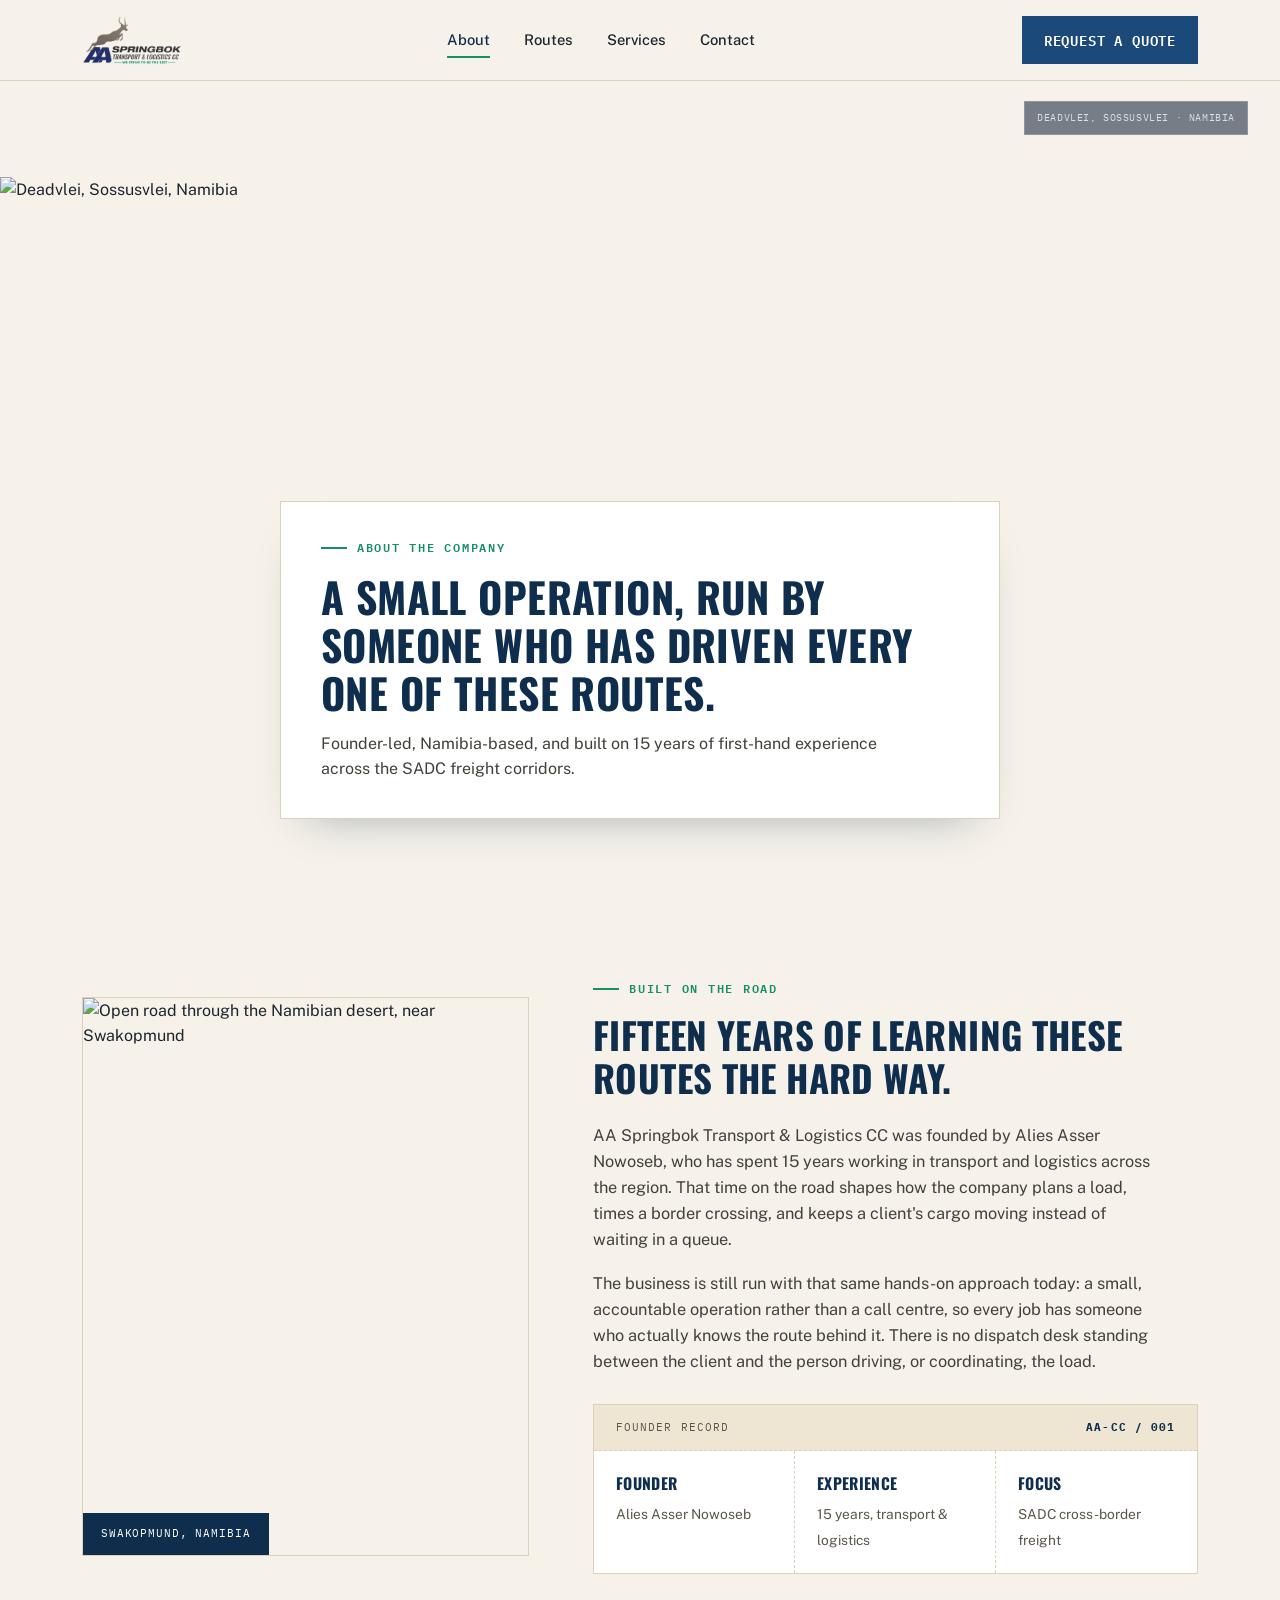
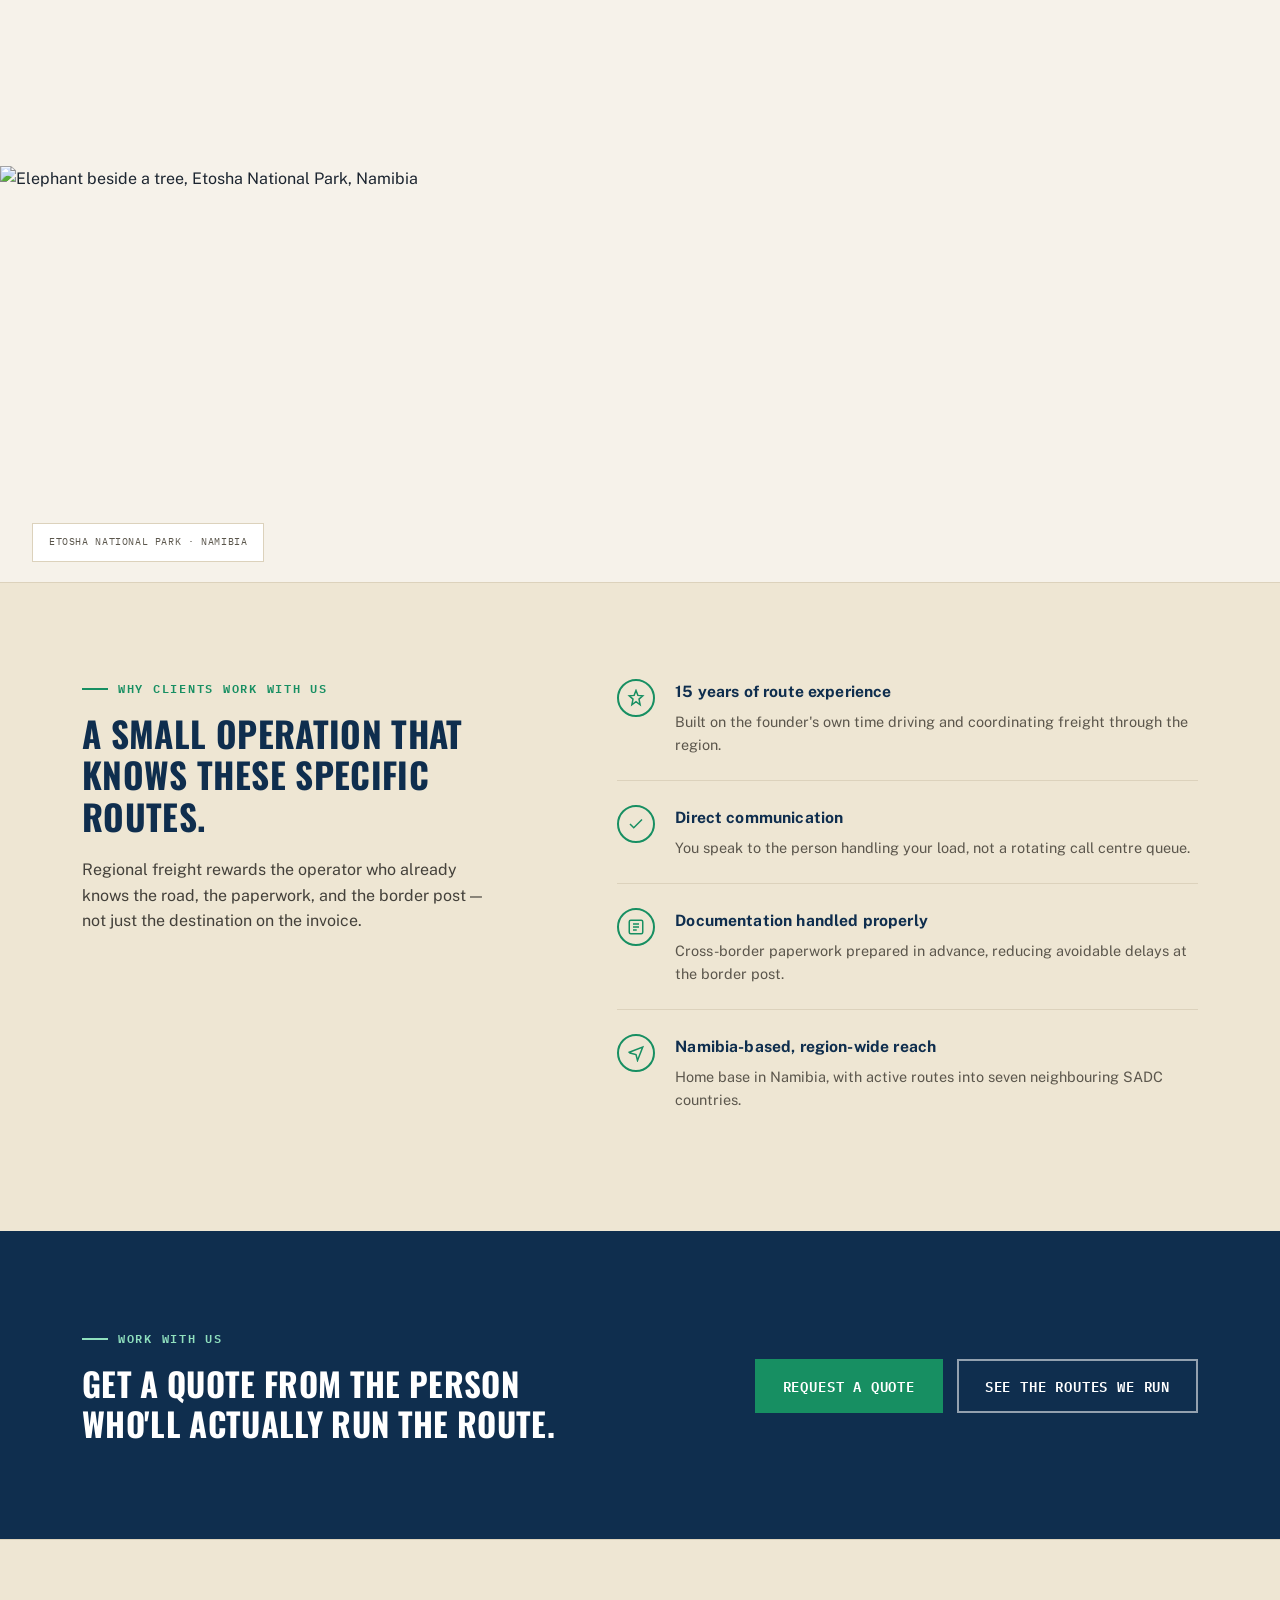
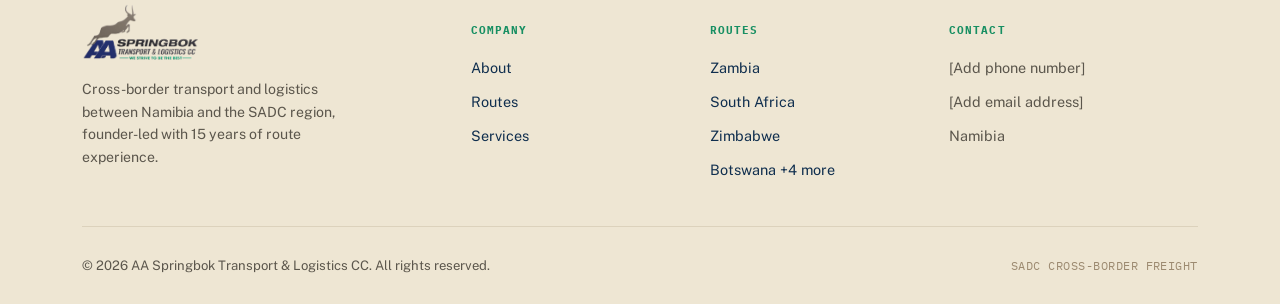
==== about.html @ cab72f68 "feat(site): rebuild as multi-page site with light design system" ====
<!DOCTYPE html>
<html lang="en">
<head>
<meta charset="UTF-8">
<meta name="viewport" content="width=device-width, initial-scale=1.0">
<title>About &mdash; AA Springbok Transport &amp; Logistics CC</title>
<meta name="description" content="Founder-led cross-border transport company based in Namibia, built on 15 years of route experience across the SADC region.">
<link rel="preconnect" href="https://fonts.googleapis.com">
<link rel="preconnect" href="https://fonts.gstatic.com" crossorigin>
<link href="https://fonts.googleapis.com/css2?family=Oswald:wght@500;600;700&family=Public+Sans:wght@400;500;600;700&family=IBM+Plex+Mono:wght@500;600&display=swap" rel="stylesheet">
<link rel="stylesheet" href="styles.css">
</head>
<body>

<header>
  <div class="nav">
    <a href="index.html" class="brand">
      <img class="brand-logo" src="aaspringboklogo.png" alt="AA Springbok Transport &amp; Logistics CC">
    </a>
    <nav class="links">
      <a href="about.html" class="active">About</a>
      <a href="routes.html">Routes</a>
      <a href="services.html">Services</a>
      <a href="contact.html">Contact</a>
    </nav>
    <div class="nav-cta">
      <a href="contact.html" class="btn btn-primary small">Request a quote</a>
    </div>
  </div>
</header>

<section class="page-header">
  <img class="ph-photo" src="https://images.unsplash.com/photo-1772289093510-2c64b03d7fd5?fm=jpg&q=80&w=1800&auto=format&fit=crop" alt="Deadvlei, Sossusvlei, Namibia">
  <div class="ph-photo-credit">Deadvlei, Sossusvlei &middot; Namibia</div>
  <div class="ph-panel wrap">
    <div class="ph-card">
      <div class="eyebrow">About the company</div>
      <h1>A small operation, run by someone who has driven every one of these routes.</h1>
      <p>Founder-led, Namibia-based, and built on 15 years of first-hand experience across the SADC freight corridors.</p>
    </div>
  </div>
</section>

<section class="about" style="padding-top:64px;">
  <div class="wrap">
    <div class="about-photo">
      <img src="https://images.unsplash.com/photo-1539526453642-3e670d5f168f?fm=jpg&q=80&w=1200&auto=format&fit=crop" alt="Open road through the Namibian desert, near Swakopmund">
      <div class="tag">Swakopmund, Namibia</div>
    </div>
    <div>
      <div class="eyebrow">Built on the road</div>
      <h2>Fifteen years of learning these routes the hard way.</h2>
      <p>AA Springbok Transport &amp; Logistics CC was founded by Alies Asser Nowoseb, who has spent 15 years working in transport and logistics across the region. That time on the road shapes how the company plans a load, times a border crossing, and keeps a client's cargo moving instead of waiting in a queue.</p>
      <p>The business is still run with that same hands-on approach today: a small, accountable operation rather than a call centre, so every job has someone who actually knows the route behind it. There is no dispatch desk standing between the client and the person driving, or coordinating, the load.</p>

      <div class="dossier">
        <div class="dossier-head">
          <span>Founder record</span>
          <b>AA-CC / 001</b>
        </div>
        <div class="dossier-body">
          <div class="dossier-field"><b>Founder</b><span>Alies Asser Nowoseb</span></div>
          <div class="dossier-field"><b>Experience</b><span>15 years, transport &amp; logistics</span></div>
          <div class="dossier-field"><b>Focus</b><span>SADC cross-border freight</span></div>
        </div>
      </div>
    </div>
  </div>
</section>

<section class="accent-strip">
  <img src="https://images.unsplash.com/photo-1538571856613-94d367a93167?fm=jpg&q=80&w=1800&auto=format&fit=crop" alt="Elephant beside a tree, Etosha National Park, Namibia">
  <div class="as-cap">Etosha National Park &middot; Namibia</div>
</section>

<section class="why">
  <div class="wrap">
    <div>
      <div class="eyebrow">Why clients work with us</div>
      <h2>A small operation that knows these specific routes.</h2>
      <p>Regional freight rewards the operator who already knows the road, the paperwork, and the border post &mdash; not just the destination on the invoice.</p>
    </div>
    <div class="feature-list">
      <div class="feature">
        <div class="icn"><svg width="18" height="18" viewBox="0 0 24 24" fill="none" stroke="#178F62" stroke-width="2"><path d="M12 2l2.5 6.5L21 9l-5 4.5L17.5 21 12 17l-5.5 4L8 13.5 3 9l6.5-.5z"/></svg></div>
        <div>
          <h4>15 years of route experience</h4>
          <p>Built on the founder's own time driving and coordinating freight through the region.</p>
        </div>
      </div>
      <div class="feature">
        <div class="icn"><svg width="18" height="18" viewBox="0 0 24 24" fill="none" stroke="#178F62" stroke-width="2"><path d="M4 12l5 5L20 6"/></svg></div>
        <div>
          <h4>Direct communication</h4>
          <p>You speak to the person handling your load, not a rotating call centre queue.</p>
        </div>
      </div>
      <div class="feature">
        <div class="icn"><svg width="18" height="18" viewBox="0 0 24 24" fill="none" stroke="#178F62" stroke-width="2"><rect x="3" y="3" width="18" height="18" rx="2"/><path d="M8 12h8M8 8h8M8 16h5"/></svg></div>
        <div>
          <h4>Documentation handled properly</h4>
          <p>Cross-border paperwork prepared in advance, reducing avoidable delays at the border post.</p>
        </div>
      </div>
      <div class="feature">
        <div class="icn"><svg width="18" height="18" viewBox="0 0 24 24" fill="none" stroke="#178F62" stroke-width="2"><path d="M3 11l18-7-7 18-2-8-8-2z"/></svg></div>
        <div>
          <h4>Namibia-based, region-wide reach</h4>
          <p>Home base in Namibia, with active routes into seven neighbouring SADC countries.</p>
        </div>
      </div>
    </div>
  </div>
</section>

<section class="cta-band">
  <div class="wrap">
    <div>
      <div class="eyebrow">Work with us</div>
      <h2>Get a quote from the person who'll actually run the route.</h2>
    </div>
    <div class="cta-actions">
      <a href="contact.html" class="btn btn-primary">Request a quote</a>
      <a href="routes.html" class="btn btn-ghost">See the routes we run</a>
    </div>
  </div>
</section>

<footer>
  <div class="wrap">
    <div class="footer-top">
      <div>
        <div class="footer-brand">
          <img class="brand-logo" src="aaspringboklogo.png" alt="AA Springbok Transport &amp; Logistics CC">
        </div>
        <p class="desc">Cross-border transport and logistics between Namibia and the SADC region, founder-led with 15 years of route experience.</p>
      </div>
      <div>
        <h5>Company</h5>
        <ul>
          <li><a href="about.html">About</a></li>
          <li><a href="routes.html">Routes</a></li>
          <li><a href="services.html">Services</a></li>
        </ul>
      </div>
      <div>
        <h5>Routes</h5>
        <ul>
          <li><a href="routes.html">Zambia</a></li>
          <li><a href="routes.html">South Africa</a></li>
          <li><a href="routes.html">Zimbabwe</a></li>
          <li><a href="routes.html">Botswana +4 more</a></li>
        </ul>
      </div>
      <div>
        <h5>Contact</h5>
        <ul>
          <li>[Add phone number]</li>
          <li>[Add email address]</li>
          <li>Namibia</li>
        </ul>
      </div>
    </div>
    <div class="foot-bottom">
      <span>&copy; 2026 AA Springbok Transport &amp; Logistics CC. All rights reserved.</span>
      <span class="mono">SADC CROSS-BORDER FREIGHT</span>
    </div>
  </div>
</footer>

</body>
</html>
---- styles.css ----
/* AA Springbok Transport & Logistics CC — shared site stylesheet */

:root{
  --ink:#1C2530;
  --navy:#1B4A7A;
  --navy-deep:#0F2E4E;
  --taupe:#9C8A70;
  --green:#178F62;
  --sand:#F6F2EA;
  --sand-2:#EEE6D3;
  --paper:#FFFFFF;
  --line:#DCD2BC;
  --line-dark:rgba(255,255,255,0.18);
  --text-soft:#5B564C;
  --text-body:#43403A;
}

*{box-sizing:border-box;}
html{scroll-behavior:smooth;}
body{
  margin:0;
  background:var(--sand);
  color:var(--ink);
  font-family:'Public Sans', sans-serif;
  font-size:16px;
  line-height:1.6;
}
img{max-width:100%;display:block;}
a{color:inherit;text-decoration:none;}
h1,h2,h3,h4{
  font-family:'Oswald', sans-serif;
  text-transform:uppercase;
  letter-spacing:0.01em;
  margin:0;
  color:var(--navy-deep);
}
.mono{
  font-family:'IBM Plex Mono', monospace;
  letter-spacing:0.04em;
}
.eyebrow{
  font-family:'IBM Plex Mono', monospace;
  font-size:0.78rem;
  font-weight:600;
  letter-spacing:0.14em;
  text-transform:uppercase;
  color:var(--green);
  display:flex;
  align-items:center;
  gap:10px;
  margin-bottom:14px;
}
.eyebrow::before{
  content:"";
  width:26px;
  height:2px;
  background:var(--green);
  display:inline-block;
}
.wrap{
  max-width:1180px;
  margin:0 auto;
  padding:0 32px;
}
section{padding:96px 0;}
.btn{
  display:inline-flex;
  align-items:center;
  gap:10px;
  padding:14px 26px;
  font-family:'IBM Plex Mono', monospace;
  font-size:0.85rem;
  font-weight:600;
  letter-spacing:0.06em;
  text-transform:uppercase;
  border:2px solid transparent;
  cursor:pointer;
  transition:transform .15s ease, background .15s ease, color .15s ease, border-color .15s ease;
}
.btn:hover{transform:translateY(-2px);}
.btn-primary{background:var(--green);color:var(--paper);}
.btn-primary:hover{background:#137753;}
.btn-ghost{border-color:rgba(255,255,255,0.55);color:var(--paper);}
.btn-ghost:hover{border-color:var(--paper);background:rgba(255,255,255,0.08);}
.btn-outline-navy{border-color:var(--navy);color:var(--navy);}
.btn-outline-navy:hover{background:var(--navy);color:var(--paper);}

/* ---------- HEADER ---------- */
header{
  position:sticky;
  top:0;
  z-index:50;
  background:rgba(246,242,234,0.92);
  backdrop-filter:blur(6px);
  border-bottom:1px solid var(--line);
}
.nav{
  max-width:1180px;
  margin:0 auto;
  padding:16px 32px;
  display:flex;
  align-items:center;
  justify-content:space-between;
  gap:24px;
}
.brand{display:flex;align-items:center;gap:14px;}
.brand-logo{height:48px;width:auto;object-fit:contain;flex-shrink:0;}
nav.links{display:flex;gap:34px;font-size:0.92rem;font-weight:500;}
nav.links a{position:relative;padding:4px 0;color:var(--ink);}
nav.links a::after{
  content:"";
  position:absolute;
  left:0;bottom:-2px;
  width:0%;
  height:2px;
  background:var(--green);
  transition:width .2s ease;
}
nav.links a:hover::after,
nav.links a.active::after{width:100%;}
nav.links a.active{color:var(--navy-deep);}
.nav-cta{display:flex;align-items:center;gap:18px;}
.nav-cta .btn{padding:11px 20px;}
.btn-primary.small{background:var(--navy);}
.btn-primary.small:hover{background:var(--navy-deep);}

/* ---------- HERO (home only) ---------- */
.hero{
  position:relative;
  min-height:92vh;
  display:flex;
  align-items:center;
  padding:150px 0 84px;
  color:var(--paper);
  overflow:hidden;
  background:
    linear-gradient(180deg, rgba(11,32,54,0.88) 0%, rgba(11,32,54,0.58) 46%, rgba(11,32,54,0.94) 100%),
    url('background.jpeg') center 38%/cover no-repeat;
}
.hero::before,.hero::after{
  content:"";
  position:absolute;
  width:56px;height:56px;
  border:1px solid rgba(255,255,255,0.32);
  z-index:2;
}
.hero::before{top:38px;left:32px;border-right:none;border-bottom:none;}
.hero::after{bottom:38px;right:32px;border-left:none;border-top:none;}
.hero .wrap{
  position:relative;z-index:3;
  display:flex;flex-direction:column;align-items:center;text-align:center;
}
.hero-copy{display:flex;flex-direction:column;align-items:center;}
.hero-copy .eyebrow{color:#8FE0BE;justify-content:center;}
.hero-copy .eyebrow::before{background:#8FE0BE;}
.hero h1{
  color:var(--paper);
  font-size:clamp(2.5rem, 5vw, 4rem);
  line-height:1.08;
  max-width:900px;
  margin:0 0 24px;
}
.hero h1 em{font-style:normal;color:var(--taupe);}
.hero p.lead{
  font-size:1.1rem;
  color:rgba(255,255,255,0.85);
  max-width:540px;
  margin:0 0 40px;
}
.hero-actions{display:flex;gap:16px;flex-wrap:wrap;justify-content:center;margin-bottom:54px;}
.stat-row{display:flex;gap:0;border-top:1px solid var(--line-dark);padding-top:26px;}
.stat{padding-right:36px;margin-right:36px;border-right:1px solid var(--line-dark);text-align:left;}
.stat:last-child{border-right:none;margin-right:0;padding-right:0;}
.stat b{display:block;font-family:'Oswald', sans-serif;font-size:2rem;color:var(--paper);line-height:1;margin-bottom:6px;}
.stat span{font-family:'IBM Plex Mono', monospace;font-size:0.7rem;letter-spacing:0.08em;text-transform:uppercase;color:rgba(255,255,255,0.6);}

.route-strip{
  margin-top:46px;padding-top:26px;border-top:1px solid var(--line-dark);
  display:flex;align-items:center;justify-content:center;flex-wrap:wrap;
  row-gap:10px;column-gap:16px;max-width:760px;
}
.route-strip .rs-label{font-family:'IBM Plex Mono', monospace;font-size:0.68rem;letter-spacing:0.1em;text-transform:uppercase;color:#8FE0BE;margin-right:6px;}
.route-strip .rs-stop{font-family:'IBM Plex Mono', monospace;font-size:0.72rem;letter-spacing:0.06em;text-transform:uppercase;color:rgba(255,255,255,0.72);}
.route-strip .rs-dash{color:rgba(255,255,255,0.28);}

.hero-caption{
  position:absolute;left:32px;bottom:38px;z-index:3;
  background:rgba(11,32,54,0.55);border:1px solid var(--line-dark);padding:9px 14px;
  font-family:'IBM Plex Mono', monospace;font-size:0.64rem;letter-spacing:0.06em;text-transform:uppercase;color:rgba(255,255,255,0.6);
}
.hero-scroll{
  position:absolute;right:32px;bottom:38px;z-index:3;
  display:flex;flex-direction:column;align-items:center;gap:10px;
  font-family:'IBM Plex Mono', monospace;font-size:0.62rem;letter-spacing:0.14em;text-transform:uppercase;color:rgba(255,255,255,0.55);
}
.hero-scroll .rs-line{width:1px;height:30px;background:linear-gradient(rgba(255,255,255,0.65), transparent);}

/* ---------- PAGE HEADER (subpages) ---------- */
.page-header{position:relative;background:var(--sand);}
.ph-photo{width:100%;height:44vh;min-height:300px;max-height:460px;object-fit:cover;display:block;}
.ph-photo-credit{
  position:absolute;top:20px;right:32px;z-index:2;
  background:rgba(11,32,54,0.55);color:rgba(255,255,255,0.75);
  font-family:'IBM Plex Mono', monospace;font-size:0.62rem;letter-spacing:0.06em;text-transform:uppercase;
  padding:8px 12px;border:1px solid var(--line-dark);
}
.ph-panel{position:relative;z-index:3;}
.ph-card{
  background:var(--paper);
  border:1px solid var(--line);
  padding:36px 40px;
  margin:-72px auto 0;
  max-width:720px;
  box-shadow:0 22px 44px -28px rgba(15,46,78,0.4);
}
.ph-card h1{font-size:clamp(1.9rem,3.6vw,2.6rem);line-height:1.16;margin-bottom:14px;}
.ph-card p{color:var(--text-body);max-width:560px;margin:0;font-size:1rem;}

/* ---------- ABOUT / FOUNDER ---------- */
.about{background:var(--sand);}
.about .wrap{display:grid;grid-template-columns:0.85fr 1.15fr;gap:64px;align-items:center;}
.about-photo{position:relative;aspect-ratio:4/5;overflow:hidden;border:1px solid var(--line);}
.about-photo img{width:100%;height:100%;object-fit:cover;}
.about-photo .tag{
  position:absolute;left:0;bottom:0;background:var(--navy-deep);color:var(--paper);
  padding:12px 18px;font-family:'IBM Plex Mono', monospace;font-size:0.68rem;letter-spacing:0.08em;text-transform:uppercase;
}
.about h2{font-size:clamp(1.7rem,3vw,2.3rem);margin-bottom:22px;line-height:1.18;}
.about p{color:var(--text-body);max-width:560px;margin-bottom:18px;font-size:1.02rem;}
.about .more-link{
  display:inline-flex;align-items:center;gap:8px;margin-top:6px;
  font-family:'IBM Plex Mono', monospace;font-size:0.78rem;letter-spacing:0.06em;text-transform:uppercase;color:var(--navy);
  border-bottom:1px solid var(--navy);padding-bottom:2px;
}

/* dossier / manifest stamp card */
.dossier{
  margin-top:30px;
  border:1px solid var(--line);
  background:var(--paper);
  position:relative;
  padding:0;
}
.dossier-head{
  display:flex;justify-content:space-between;align-items:center;
  padding:14px 22px;
  border-bottom:1px dashed var(--line);
  background:var(--sand-2);
  font-family:'IBM Plex Mono', monospace;font-size:0.66rem;letter-spacing:0.1em;text-transform:uppercase;color:var(--text-soft);
}
.dossier-head b{color:var(--navy-deep);}
.dossier-body{display:grid;grid-template-columns:repeat(3,1fr);}
.dossier-field{padding:20px 22px;border-right:1px dashed var(--line);}
.dossier-field:last-child{border-right:none;}
.dossier-field b{
  display:block;font-family:'Oswald', sans-serif;font-size:0.98rem;color:var(--navy-deep);
  text-transform:uppercase;margin-bottom:5px;letter-spacing:0.02em;
}
.dossier-field span{font-size:0.86rem;color:var(--text-soft);}

/* elephant / accent strip used on about page */
.accent-strip{position:relative;}
.accent-strip img{width:100%;height:320px;object-fit:cover;object-position:center 25%;display:block;}
.accent-strip .as-cap{
  position:absolute;left:32px;bottom:20px;
  background:var(--paper);border:1px solid var(--line);
  padding:10px 16px;font-family:'IBM Plex Mono', monospace;font-size:0.64rem;letter-spacing:0.06em;text-transform:uppercase;color:var(--text-soft);
}

/* ---------- ROUTES ---------- */
.routes{background:var(--sand);border-top:1px solid var(--line);}
.routes .section-head{
  display:flex;justify-content:space-between;align-items:flex-end;gap:40px;margin-bottom:48px;flex-wrap:wrap;
}
.routes h2{color:var(--navy-deep);font-size:clamp(1.7rem,3vw,2.3rem);max-width:640px;line-height:1.16;}
.routes .section-head p{color:var(--text-soft);max-width:340px;font-size:0.96rem;}

.routes-grid{display:grid;grid-template-columns:0.95fr 1.05fr;gap:0;border:1px solid var(--line);background:var(--paper);}
.route-map-panel{padding:30px 26px;border-right:1px solid var(--line);display:flex;align-items:center;justify-content:center;background:var(--sand-2);}
.route-map-panel svg{width:100%;height:auto;max-width:420px;}
.rmap-spoke{fill:none;stroke:var(--line);stroke-width:1;stroke-dasharray:3 5;}
.rmap-hub-ring{fill:none;stroke:var(--green);stroke-width:1.5;}
.rmap-hub-dot{fill:var(--green);}
.rmap-node{fill:var(--paper);stroke:var(--taupe);stroke-width:1.5;}
.rmap-label{font-family:'IBM Plex Mono', monospace;font-size:9px;letter-spacing:0.03em;fill:var(--navy-deep);text-transform:uppercase;}
.rmap-hublabel{font-family:'Oswald', sans-serif;font-size:11px;letter-spacing:0.03em;fill:var(--navy-deep);text-transform:uppercase;font-weight:600;}

.manifest{}
.manifest-row{
  display:grid;grid-template-columns:80px 1fr 150px;align-items:center;
  padding:19px 26px;border-bottom:1px solid var(--line);gap:16px;
}
.manifest-row:last-child{border-bottom:none;}
.manifest-row.origin-row{background:var(--sand-2);}
.m-code{font-family:'IBM Plex Mono', monospace;font-size:0.76rem;color:var(--green);letter-spacing:0.05em;}
.m-country{
  font-family:'Oswald', sans-serif;font-size:1.14rem;letter-spacing:0.02em;text-transform:uppercase;
  display:flex;align-items:center;gap:12px;color:var(--navy-deep);
}
.m-country svg{flex-shrink:0;}
.m-note{font-family:'IBM Plex Mono', monospace;font-size:0.68rem;color:var(--text-soft);text-align:right;letter-spacing:0.04em;text-transform:uppercase;}

/* ---------- HOME TEASERS ---------- */
.teaser-head{display:flex;justify-content:space-between;align-items:flex-end;gap:30px;flex-wrap:wrap;margin-bottom:34px;}
.teaser-head .side-link{
  font-family:'IBM Plex Mono', monospace;font-size:0.76rem;letter-spacing:0.06em;text-transform:uppercase;color:var(--navy);
  border-bottom:1px solid var(--navy);padding-bottom:2px;white-space:nowrap;
}
.chip-list{display:flex;flex-wrap:wrap;gap:10px;}
.chip{
  font-family:'IBM Plex Mono', monospace;font-size:0.72rem;letter-spacing:0.05em;text-transform:uppercase;
  color:var(--navy-deep);background:var(--paper);border:1px solid var(--line);padding:9px 15px;
}
.chip.origin{background:var(--navy-deep);color:var(--paper);border-color:var(--navy-deep);}
.routes-teaser-panel{border:1px solid var(--line);background:var(--paper);padding:30px;}
.row-list.compact .row-item{padding:22px 0;grid-template-columns:64px 1fr;gap:20px;}
.row-list.compact .r-num{font-size:1.4rem;}
.row-list.compact h3{font-size:1rem;margin-bottom:6px;}
.row-list.compact p{font-size:0.9rem;}

/* ---------- SERVICES (numbered manifest rows) ---------- */
.services{background:var(--sand);border-top:1px solid var(--line);}
.section-head-center{max-width:640px;margin:0 auto 56px;text-align:center;}
.section-head-center .eyebrow{justify-content:center;}
.section-head-center h2{font-size:clamp(1.7rem,3vw,2.3rem);}

.row-list{border-top:1px solid var(--line);}
.row-item{
  display:grid;grid-template-columns:96px 1fr;gap:30px;
  padding:36px 0;border-bottom:1px solid var(--line);
}
.row-item .r-num{font-family:'Oswald', sans-serif;font-size:2rem;color:var(--line);line-height:1;}
.row-item .r-num small{
  display:block;font-family:'IBM Plex Mono', monospace;font-size:0.6rem;color:var(--green);
  text-transform:uppercase;letter-spacing:0.1em;margin-top:8px;
}
.row-item .r-body{display:flex;gap:22px;align-items:flex-start;flex-wrap:wrap;}
.row-item .icn{
  width:44px;height:44px;flex-shrink:0;border:2px solid var(--navy);border-radius:50%;
  display:flex;align-items:center;justify-content:center;
}
.row-item h3{font-size:1.1rem;margin-bottom:8px;color:var(--navy-deep);}
.row-item p{font-size:0.94rem;color:var(--text-soft);margin:0;max-width:620px;}
.row-item .r-text{flex:1;min-width:220px;}

.svc-photo-band{position:relative;margin-top:12px;}
.svc-photo-band img{width:100%;height:260px;object-fit:cover;display:block;}
.svc-photo-band .spb-cap{
  position:absolute;left:0;bottom:0;background:var(--paper);border-top:1px solid var(--line);border-right:1px solid var(--line);
  padding:12px 18px;font-family:'IBM Plex Mono', monospace;font-size:0.66rem;letter-spacing:0.08em;text-transform:uppercase;color:var(--text-soft);
}

/* ---------- WHY CHOOSE US ---------- */
.why{background:var(--sand-2);border-top:1px solid var(--line);}
.why .wrap{display:grid;grid-template-columns:0.9fr 1.1fr;gap:60px;}
.why h2{font-size:clamp(1.7rem,3vw,2.2rem);line-height:1.18;margin-bottom:20px;}
.why > .wrap > div:first-child p{color:var(--text-body);font-size:1rem;max-width:420px;}
.feature-list{display:flex;flex-direction:column;}
.feature{display:flex;gap:20px;padding:24px 0;border-bottom:1px solid var(--line);}
.feature:first-child{padding-top:0;}
.feature:last-child{border-bottom:none;}
.feature .icn{
  width:38px;height:38px;flex-shrink:0;border:2px solid var(--green);border-radius:50%;
  display:flex;align-items:center;justify-content:center;
}
.feature h4{font-size:0.98rem;color:var(--navy-deep);margin-bottom:6px;text-transform:none;font-family:'Public Sans', sans-serif;font-weight:700;}
.feature p{font-size:0.9rem;color:var(--text-soft);margin:0;}

/* ---------- STORY (brand section, light two-column) ---------- */
.story{background:var(--sand);border-top:1px solid var(--line);}
.story .wrap{display:grid;grid-template-columns:0.95fr 1.05fr;gap:64px;align-items:center;}
.story-photo{position:relative;aspect-ratio:5/4;overflow:hidden;border:1px solid var(--line);}
.story-photo img{width:100%;height:100%;object-fit:cover;}
.story-photo .tag{
  position:absolute;left:0;bottom:0;background:var(--paper);color:var(--navy-deep);
  border-top:1px solid var(--line);border-right:1px solid var(--line);
  padding:12px 18px;font-family:'IBM Plex Mono', monospace;font-size:0.68rem;letter-spacing:0.08em;text-transform:uppercase;
}
.story .quote-mark{font-family:Georgia,serif;font-size:4.2rem;color:var(--green);line-height:0.5;display:block;margin-bottom:16px;}
.story blockquote{
  font-family:'Oswald', sans-serif;text-transform:none;font-weight:500;
  font-size:clamp(1.4rem,2.4vw,1.85rem);line-height:1.36;color:var(--navy-deep);margin:0 0 22px;
}
.story cite{
  display:block;font-style:normal;font-family:'IBM Plex Mono', monospace;font-size:0.72rem;
  letter-spacing:0.08em;text-transform:uppercase;color:var(--text-soft);
}

/* ---------- CTA BAND ---------- */
.cta-band{background:var(--navy-deep);color:var(--paper);}
.cta-band .wrap{
  display:flex;align-items:center;justify-content:space-between;gap:30px;flex-wrap:wrap;
  padding-top:2px;
}
.cta-band h2{color:var(--paper);font-size:clamp(1.5rem,2.6vw,2.05rem);max-width:520px;line-height:1.22;}
.cta-band .eyebrow{color:#8FE0BE;}
.cta-band .eyebrow::before{background:#8FE0BE;}
.cta-band .cta-actions{display:flex;gap:14px;flex-wrap:wrap;}

/* ---------- CONTACT ---------- */
.contact{background:var(--sand);}
.contact .wrap{display:grid;grid-template-columns:0.9fr 1.1fr;gap:64px;}
.contact h2{font-size:clamp(1.7rem,3vw,2.2rem);margin-bottom:18px;line-height:1.18;}
.contact > .wrap > div:first-child p{color:var(--text-body);max-width:420px;margin-bottom:34px;}
.contact-detail{display:flex;gap:16px;padding:18px 0;border-top:1px solid var(--line);}
.contact-detail:last-of-type{border-bottom:1px solid var(--line);}
.contact-detail .icn{
  width:34px;height:34px;flex-shrink:0;border:2px solid var(--navy);border-radius:50%;
  display:flex;align-items:center;justify-content:center;
}
.contact-detail b{display:block;font-family:'IBM Plex Mono', monospace;font-size:0.68rem;letter-spacing:0.08em;text-transform:uppercase;color:var(--green);margin-bottom:4px;}
.contact-detail span{font-size:0.96rem;color:var(--ink);}

.form-card{background:var(--paper);border:1px solid var(--line);padding:38px;}
.form-row{display:grid;grid-template-columns:1fr 1fr;gap:18px;}
.field{margin-bottom:20px;}
.field label{
  display:block;font-family:'IBM Plex Mono', monospace;font-size:0.68rem;letter-spacing:0.08em;
  text-transform:uppercase;color:var(--text-soft);margin-bottom:8px;
}
.field input, .field select, .field textarea{
  width:100%;border:none;border-bottom:2px solid var(--line);background:transparent;
  padding:10px 2px;font-family:'Public Sans', sans-serif;font-size:0.96rem;color:var(--ink);
  outline:none;transition:border-color .15s ease;
}
.field input:focus, .field select:focus, .field textarea:focus{border-color:var(--green);}
.field textarea{resize:vertical;min-height:80px;}

/* ---------- FOOTER (light) ---------- */
footer{background:var(--sand-2);color:var(--text-soft);padding:64px 0 28px;border-top:1px solid var(--line);}
.footer-top{
  display:grid;grid-template-columns:1.4fr 0.8fr 0.8fr 1fr;gap:40px;
  padding-bottom:44px;border-bottom:1px solid var(--line);margin-bottom:28px;
}
.footer-brand{display:flex;gap:14px;margin-bottom:18px;}
.footer-brand .brand-logo{height:56px;}
footer p.desc{font-size:0.88rem;max-width:280px;color:var(--text-soft);}
footer h5{
  font-family:'IBM Plex Mono', monospace;font-size:0.68rem;letter-spacing:0.1em;text-transform:uppercase;
  color:var(--green);margin-bottom:16px;
}
footer ul{list-style:none;margin:0;padding:0;display:flex;flex-direction:column;gap:11px;}
footer ul a{font-size:0.9rem;color:var(--navy-deep);}
footer ul a:hover{color:var(--green);}
footer ul li{font-size:0.9rem;color:var(--text-soft);}
.foot-bottom{display:flex;justify-content:space-between;align-items:center;font-size:0.82rem;color:var(--text-soft);flex-wrap:wrap;gap:10px;}
.foot-bottom .mono{font-size:0.78rem;color:var(--taupe);}

/* ---------- RESPONSIVE ---------- */
@media (max-width: 980px){
  nav.links{display:none;}
  .hero{min-height:auto;padding:130px 0 70px;}
  .hero-scroll{display:none;}
  .about .wrap{grid-template-columns:1fr;}
  .about-photo{aspect-ratio:16/9;}
  .why .wrap{grid-template-columns:1fr;}
  .story .wrap{grid-template-columns:1fr;}
  .story-photo{aspect-ratio:16/9;}
  .contact .wrap{grid-template-columns:1fr;}
  .footer-top{grid-template-columns:1fr 1fr;}
  .manifest-row{grid-template-columns:60px 1fr;}
  .m-note{display:none;}
  .routes-grid{grid-template-columns:1fr;}
  .route-map-panel{border-right:none;border-bottom:1px solid var(--line);}
  .dossier-body{grid-template-columns:1fr;}
  .dossier-field{border-right:none;border-bottom:1px dashed var(--line);}
  .dossier-field:last-child{border-bottom:none;}
  .row-item{grid-template-columns:1fr;gap:14px;}
  .ph-card{margin-left:32px;margin-right:32px;}
}
@media (max-width: 600px){
  section{padding:64px 0;}
  .wrap{padding:0 20px;}
  .hero::before,.hero::after{display:none;}
  .hero-caption{left:20px;bottom:20px;}
  .stat-row{flex-wrap:wrap;row-gap:20px;justify-content:center;}
  .stat{padding-right:22px;margin-right:22px;text-align:left;}
  .route-strip{column-gap:10px;font-size:0.6rem;}
  .footer-top{grid-template-columns:1fr;}
  .form-row{grid-template-columns:1fr;}
  .ph-card{margin:-48px 20px 0;padding:26px 24px;}
  .ph-photo{height:34vh;min-height:220px;}
  .cta-band .wrap{flex-direction:column;align-items:flex-start;}
}
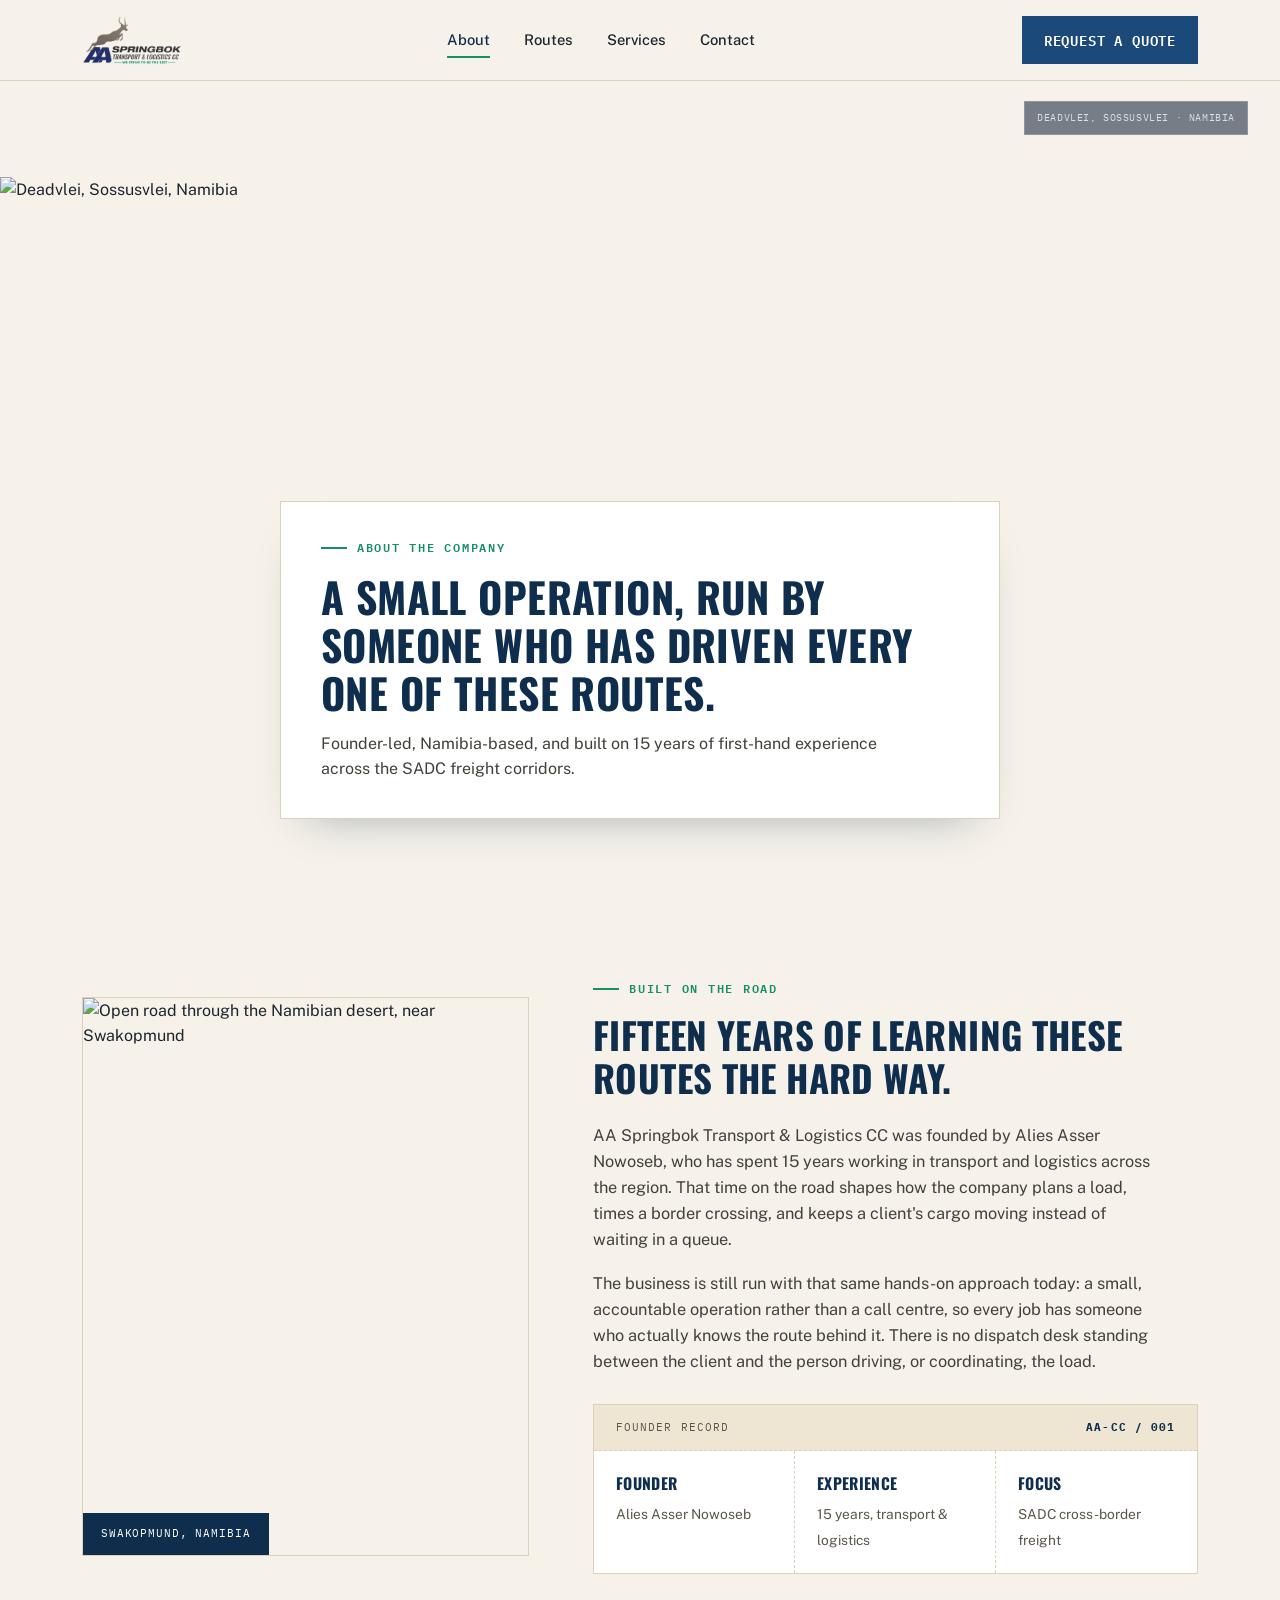
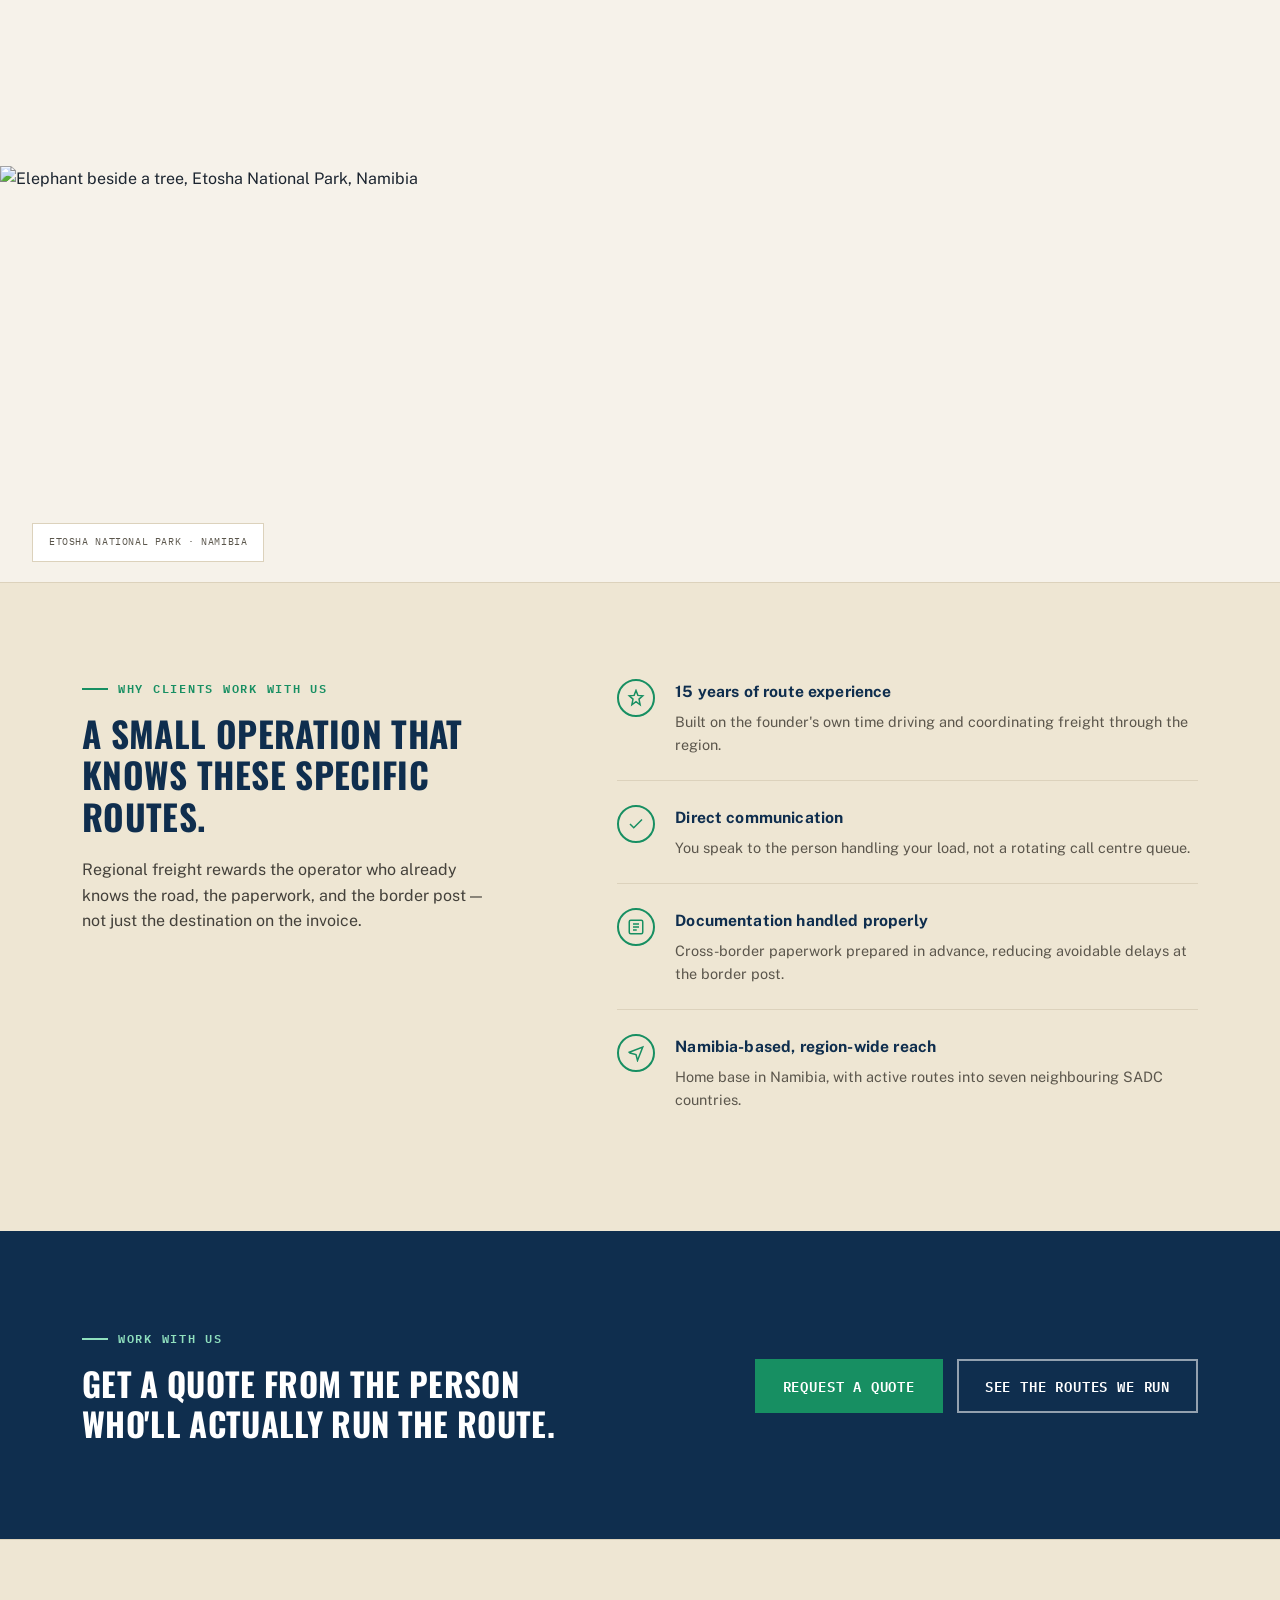
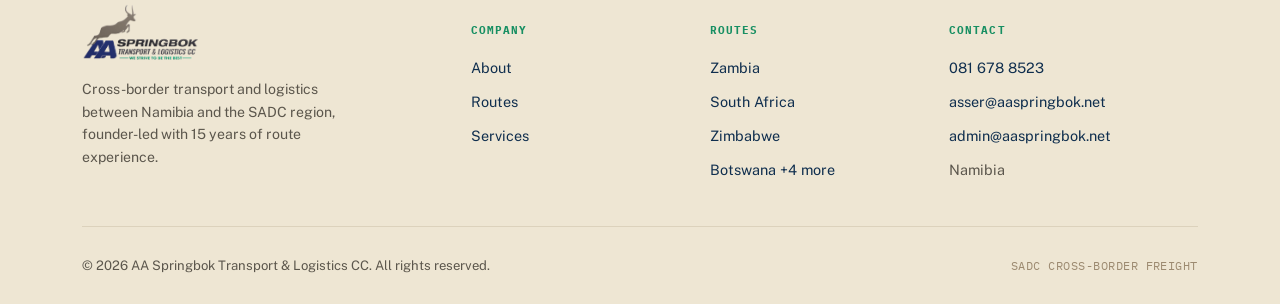
==== commit 552c05e6: "feat(site): add phone and email contact details" ====
--- a/about.html
+++ b/about.html
@@ -155,8 +155,9 @@
       <div>
         <h5>Contact</h5>
         <ul>
-          <li>[Add phone number]</li>
-          <li>[Add email address]</li>
+          <li><a href="tel:+264816788523">081 678 8523</a></li>
+          <li><a href="mailto:asser@aaspringbok.net">asser@aaspringbok.net</a></li>
+          <li><a href="mailto:admin@aaspringbok.net">admin@aaspringbok.net</a></li>
           <li>Namibia</li>
         </ul>
       </div>
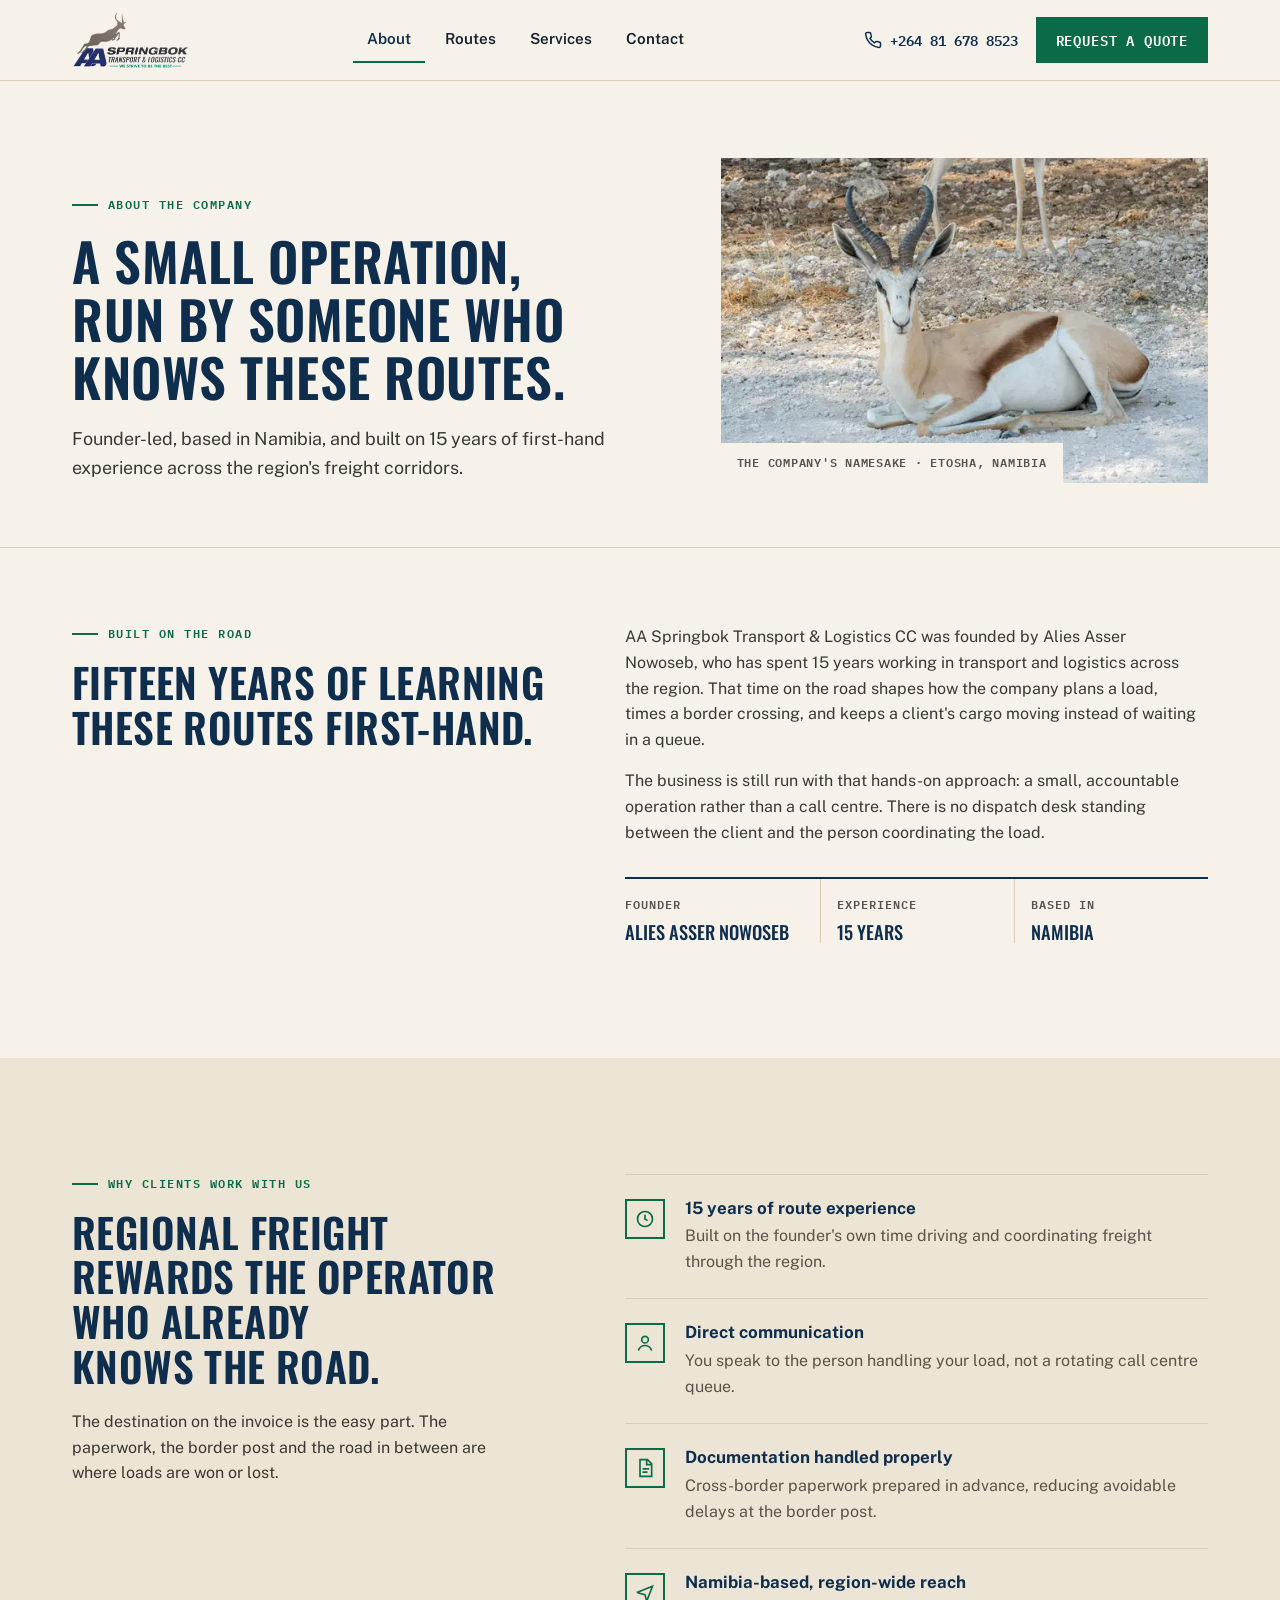
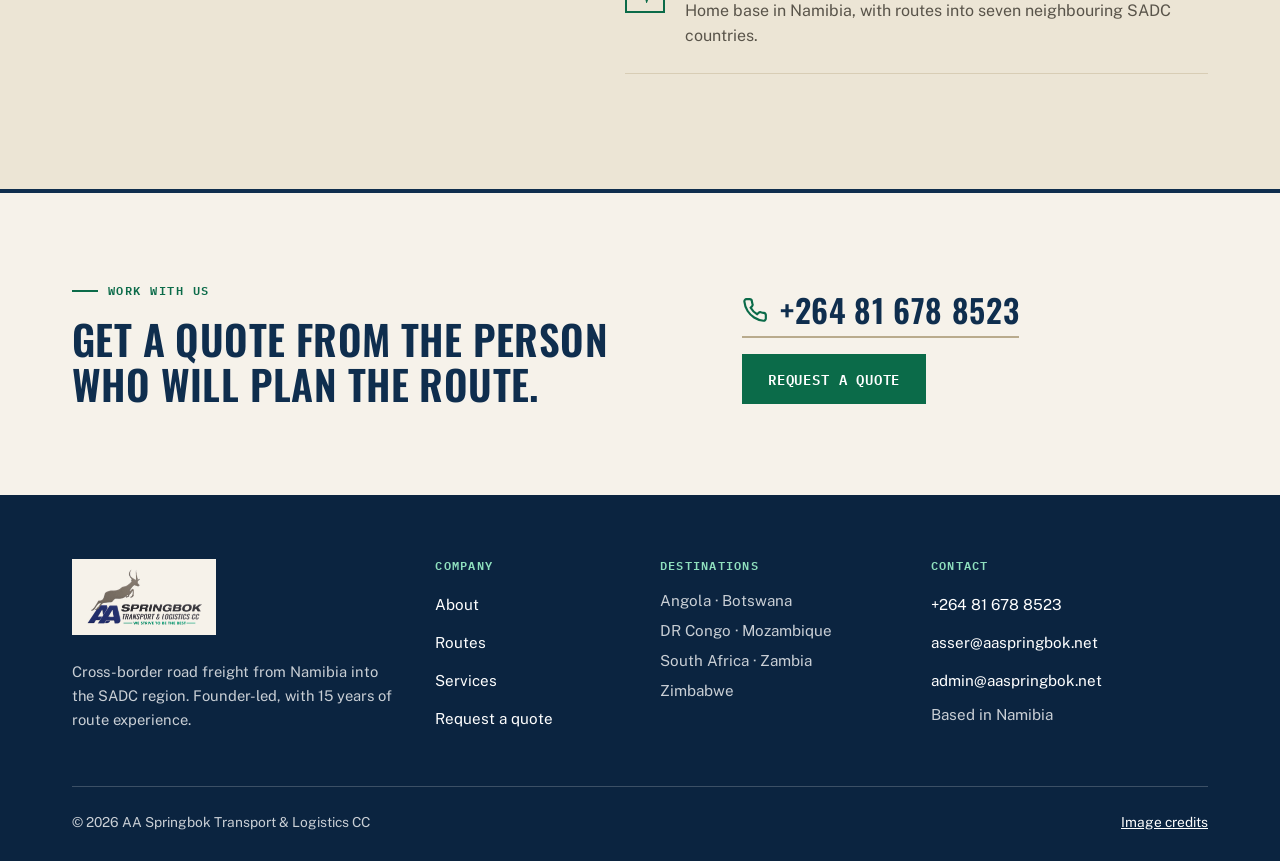
==== commit fcce7aed: "feat(site): redesign around route map, waybill motif and quote form Replace hotlinked photos with op" ====
--- a/about.html
+++ b/about.html
@@ -3,168 +3,161 @@
 <head>
 <meta charset="UTF-8">
 <meta name="viewport" content="width=device-width, initial-scale=1.0">
-<title>About &mdash; AA Springbok Transport &amp; Logistics CC</title>
+<title>About | AA Springbok Transport &amp; Logistics CC</title>
 <meta name="description" content="Founder-led cross-border transport company based in Namibia, built on 15 years of route experience across the SADC region.">
-<link rel="preconnect" href="https://fonts.googleapis.com">
-<link rel="preconnect" href="https://fonts.gstatic.com" crossorigin>
-<link href="https://fonts.googleapis.com/css2?family=Oswald:wght@500;600;700&family=Public+Sans:wght@400;500;600;700&family=IBM+Plex+Mono:wght@500;600&display=swap" rel="stylesheet">
+<meta name="theme-color" content="#0F2E4E">
+<link rel="icon" href="favicon.svg" type="image/svg+xml">
+<link rel="preload" href="fonts/oswald.woff2" as="font" type="font/woff2" crossorigin>
+<link rel="preload" href="fonts/public-sans.woff2" as="font" type="font/woff2" crossorigin>
 <link rel="stylesheet" href="styles.css">
 </head>
 <body>
+<a class="skip-link" href="#main">Skip to content</a>
 
-<header>
+<header class="site-header">
   <div class="nav">
-    <a href="index.html" class="brand">
-      <img class="brand-logo" src="aaspringboklogo.png" alt="AA Springbok Transport &amp; Logistics CC">
+    <a href="index.html" class="brand" aria-label="AA Springbok Transport &amp; Logistics CC, home">
+      <img src="images/logo-112.png" width="231" height="112" alt="AA Springbok Transport &amp; Logistics CC">
     </a>
-    <nav class="links">
-      <a href="about.html" class="active">About</a>
-      <a href="routes.html">Routes</a>
-      <a href="services.html">Services</a>
-      <a href="contact.html">Contact</a>
+    <nav aria-label="Main">
+      <ul class="nav-links">
+        <li><a href="about.html" aria-current="page">About</a></li>
+        <li><a href="routes.html">Routes</a></li>
+        <li><a href="services.html">Services</a></li>
+        <li><a href="contact.html">Contact</a></li>
+      </ul>
     </nav>
-    <div class="nav-cta">
-      <a href="contact.html" class="btn btn-primary small">Request a quote</a>
+    <div class="nav-actions">
+      <a class="nav-phone" href="tel:+264816788523" aria-label="Call +264 81 678 8523">
+        <svg viewBox="0 0 24 24" fill="none" stroke="currentColor" stroke-width="2" aria-hidden="true"><path d="M22 16.9v3a2 2 0 01-2.2 2 19.8 19.8 0 01-8.6-3 19.5 19.5 0 01-6-6 19.8 19.8 0 01-3-8.7A2 2 0 014.1 2h3a2 2 0 012 1.7c.1.9.3 1.8.6 2.7a2 2 0 01-.4 2.1L8 9.9a16 16 0 006 6l1.4-1.4a2 2 0 012.1-.4c.9.3 1.8.5 2.7.6a2 2 0 011.8 2.2z"/></svg>
+        <span>+264 81 678 8523</span>
+      </a>
+      <a href="contact.html" class="btn btn-primary">Request a quote</a>
     </div>
   </div>
 </header>
 
-<section class="page-header">
-  <img class="ph-photo" src="https://images.unsplash.com/photo-1772289093510-2c64b03d7fd5?fm=jpg&q=80&w=1800&auto=format&fit=crop" alt="Deadvlei, Sossusvlei, Namibia">
-  <div class="ph-photo-credit">Deadvlei, Sossusvlei &middot; Namibia</div>
-  <div class="ph-panel wrap">
-    <div class="ph-card">
-      <div class="eyebrow">About the company</div>
-      <h1>A small operation, run by someone who has driven every one of these routes.</h1>
-      <p>Founder-led, Namibia-based, and built on 15 years of first-hand experience across the SADC freight corridors.</p>
+<main id="main">
+
+<section class="page-intro" aria-labelledby="page-title">
+  <div class="wrap">
+    <div>
+      <p class="eyebrow">About the company</p>
+      <h1 id="page-title">A small operation, run by someone who knows these routes.</h1>
+      <p class="lead">Founder-led, based in Namibia, and built on 15 years of first-hand experience across the region's freight corridors.</p>
+    </div>
+    <figure class="photo ratio-3-2 intro-photo">
+      <img src="images/springbok-etosha-600.webp"
+           srcset="images/springbok-etosha-600.webp 600w, images/springbok-etosha-900.webp 900w"
+           sizes="(max-width: 899px) 100vw, 500px" width="900" height="1125" fetchpriority="high"
+           alt="Two springbok in Etosha National Park, one standing and one resting in the foreground">
+      <figcaption>The company's namesake &middot; Etosha, Namibia</figcaption>
+    </figure>
+  </div>
+</section>
+
+<section class="section" aria-labelledby="founder-title">
+  <div class="wrap two-col">
+    <div>
+      <p class="eyebrow">Built on the road</p>
+      <h2 id="founder-title">Fifteen years of learning these routes first-hand.</h2>
+    </div>
+    <div class="prose">
+      <p>AA Springbok Transport &amp; Logistics CC was founded by Alies Asser Nowoseb, who has spent 15 years working in transport and logistics across the region. That time on the road shapes how the company plans a load, times a border crossing, and keeps a client's cargo moving instead of waiting in a queue.</p>
+      <p>The business is still run with that hands-on approach: a small, accountable operation rather than a call centre. There is no dispatch desk standing between the client and the person coordinating the load.</p>
+      <dl class="facts">
+        <div><dt>Founder</dt><dd>Alies Asser Nowoseb</dd></div>
+        <div><dt>Experience</dt><dd>15 years</dd></div>
+        <div><dt>Based in</dt><dd>Namibia</dd></div>
+      </dl>
     </div>
   </div>
 </section>
 
-<section class="about" style="padding-top:64px;">
+<section class="section band-sand2" aria-labelledby="why-title">
+  <div class="wrap two-col">
+    <div>
+      <p class="eyebrow">Why clients work with us</p>
+      <h2 id="why-title">Regional freight rewards the operator who already knows the road.</h2>
+      <p>The destination on the invoice is the easy part. The paperwork, the border post and the road in between are where loads are won or lost.</p>
+    </div>
+    <ul class="feature-list">
+      <li class="feature">
+        <span class="icn"><svg viewBox="0 0 24 24" fill="none" stroke="currentColor" stroke-width="2" aria-hidden="true"><circle cx="12" cy="12" r="9"/><path d="M12 7v5l3 2"/></svg></span>
+        <div><h3>15 years of route experience</h3><p>Built on the founder's own time driving and coordinating freight through the region.</p></div>
+      </li>
+      <li class="feature">
+        <span class="icn"><svg viewBox="0 0 24 24" fill="none" stroke="currentColor" stroke-width="2" aria-hidden="true"><circle cx="12" cy="8" r="4"/><path d="M4 21c1.5-4 4.5-6 8-6s6.5 2 8 6"/></svg></span>
+        <div><h3>Direct communication</h3><p>You speak to the person handling your load, not a rotating call centre queue.</p></div>
+      </li>
+      <li class="feature">
+        <span class="icn"><svg viewBox="0 0 24 24" fill="none" stroke="currentColor" stroke-width="2" aria-hidden="true"><path d="M6 2h9l5 5v15H6z"/><path d="M14 2v6h6M9 13h8M9 17h6"/></svg></span>
+        <div><h3>Documentation handled properly</h3><p>Cross-border paperwork prepared in advance, reducing avoidable delays at the border post.</p></div>
+      </li>
+      <li class="feature">
+        <span class="icn"><svg viewBox="0 0 24 24" fill="none" stroke="currentColor" stroke-width="2" aria-hidden="true"><path d="M3 11l18-7-7 18-2-8-8-2z"/></svg></span>
+        <div><h3>Namibia-based, region-wide reach</h3><p>Home base in Namibia, with routes into seven neighbouring SADC countries.</p></div>
+      </li>
+    </ul>
+  </div>
+</section>
+
+<section class="cta-band cta-light" aria-labelledby="cta-title">
   <div class="wrap">
-    <div class="about-photo">
-      <img src="https://images.unsplash.com/photo-1539526453642-3e670d5f168f?fm=jpg&q=80&w=1200&auto=format&fit=crop" alt="Open road through the Namibian desert, near Swakopmund">
-      <div class="tag">Swakopmund, Namibia</div>
+    <div>
+      <p class="eyebrow">Work with us</p>
+      <h2 id="cta-title">Get a quote from the person who will plan the route.</h2>
     </div>
-    <div>
-      <div class="eyebrow">Built on the road</div>
-      <h2>Fifteen years of learning these routes the hard way.</h2>
-      <p>AA Springbok Transport &amp; Logistics CC was founded by Alies Asser Nowoseb, who has spent 15 years working in transport and logistics across the region. That time on the road shapes how the company plans a load, times a border crossing, and keeps a client's cargo moving instead of waiting in a queue.</p>
-      <p>The business is still run with that same hands-on approach today: a small, accountable operation rather than a call centre, so every job has someone who actually knows the route behind it. There is no dispatch desk standing between the client and the person driving, or coordinating, the load.</p>
-
-      <div class="dossier">
-        <div class="dossier-head">
-          <span>Founder record</span>
-          <b>AA-CC / 001</b>
-        </div>
-        <div class="dossier-body">
-          <div class="dossier-field"><b>Founder</b><span>Alies Asser Nowoseb</span></div>
-          <div class="dossier-field"><b>Experience</b><span>15 years, transport &amp; logistics</span></div>
-          <div class="dossier-field"><b>Focus</b><span>SADC cross-border freight</span></div>
-        </div>
-      </div>
+    <div class="cta-contact">
+      <a class="cta-phone" href="tel:+264816788523">
+        <svg viewBox="0 0 24 24" fill="none" stroke="currentColor" stroke-width="2" aria-hidden="true"><path d="M22 16.9v3a2 2 0 01-2.2 2 19.8 19.8 0 01-8.6-3 19.5 19.5 0 01-6-6 19.8 19.8 0 01-3-8.7A2 2 0 014.1 2h3a2 2 0 012 1.7c.1.9.3 1.8.6 2.7a2 2 0 01-.4 2.1L8 9.9a16 16 0 006 6l1.4-1.4a2 2 0 012.1-.4c.9.3 1.8.5 2.7.6a2 2 0 011.8 2.2z"/></svg>
+        +264 81 678 8523
+      </a>
+      <a href="contact.html" class="btn btn-primary">Request a quote</a>
     </div>
   </div>
 </section>
 
-<section class="accent-strip">
-  <img src="https://images.unsplash.com/photo-1538571856613-94d367a93167?fm=jpg&q=80&w=1800&auto=format&fit=crop" alt="Elephant beside a tree, Etosha National Park, Namibia">
-  <div class="as-cap">Etosha National Park &middot; Namibia</div>
-</section>
+</main>
 
-<section class="why">
-  <div class="wrap">
-    <div>
-      <div class="eyebrow">Why clients work with us</div>
-      <h2>A small operation that knows these specific routes.</h2>
-      <p>Regional freight rewards the operator who already knows the road, the paperwork, and the border post &mdash; not just the destination on the invoice.</p>
-    </div>
-    <div class="feature-list">
-      <div class="feature">
-        <div class="icn"><svg width="18" height="18" viewBox="0 0 24 24" fill="none" stroke="#178F62" stroke-width="2"><path d="M12 2l2.5 6.5L21 9l-5 4.5L17.5 21 12 17l-5.5 4L8 13.5 3 9l6.5-.5z"/></svg></div>
-        <div>
-          <h4>15 years of route experience</h4>
-          <p>Built on the founder's own time driving and coordinating freight through the region.</p>
-        </div>
-      </div>
-      <div class="feature">
-        <div class="icn"><svg width="18" height="18" viewBox="0 0 24 24" fill="none" stroke="#178F62" stroke-width="2"><path d="M4 12l5 5L20 6"/></svg></div>
-        <div>
-          <h4>Direct communication</h4>
-          <p>You speak to the person handling your load, not a rotating call centre queue.</p>
-        </div>
-      </div>
-      <div class="feature">
-        <div class="icn"><svg width="18" height="18" viewBox="0 0 24 24" fill="none" stroke="#178F62" stroke-width="2"><rect x="3" y="3" width="18" height="18" rx="2"/><path d="M8 12h8M8 8h8M8 16h5"/></svg></div>
-        <div>
-          <h4>Documentation handled properly</h4>
-          <p>Cross-border paperwork prepared in advance, reducing avoidable delays at the border post.</p>
-        </div>
-      </div>
-      <div class="feature">
-        <div class="icn"><svg width="18" height="18" viewBox="0 0 24 24" fill="none" stroke="#178F62" stroke-width="2"><path d="M3 11l18-7-7 18-2-8-8-2z"/></svg></div>
-        <div>
-          <h4>Namibia-based, region-wide reach</h4>
-          <p>Home base in Namibia, with active routes into seven neighbouring SADC countries.</p>
-        </div>
-      </div>
-    </div>
-  </div>
-</section>
-
-<section class="cta-band">
-  <div class="wrap">
-    <div>
-      <div class="eyebrow">Work with us</div>
-      <h2>Get a quote from the person who'll actually run the route.</h2>
-    </div>
-    <div class="cta-actions">
-      <a href="contact.html" class="btn btn-primary">Request a quote</a>
-      <a href="routes.html" class="btn btn-ghost">See the routes we run</a>
-    </div>
-  </div>
-</section>
-
-<footer>
+<footer class="site-footer on-dark">
   <div class="wrap">
     <div class="footer-top">
       <div>
-        <div class="footer-brand">
-          <img class="brand-logo" src="aaspringboklogo.png" alt="AA Springbok Transport &amp; Logistics CC">
-        </div>
-        <p class="desc">Cross-border transport and logistics between Namibia and the SADC region, founder-led with 15 years of route experience.</p>
+        <a href="index.html" class="footer-logo"><img src="images/logo-112.png" width="231" height="112" alt="AA Springbok Transport &amp; Logistics CC, home"></a>
+        <p>Cross-border road freight from Namibia into the SADC region. Founder-led, with 15 years of route experience.</p>
       </div>
-      <div>
-        <h5>Company</h5>
+      <nav aria-labelledby="foot-company">
+        <h2 id="foot-company">Company</h2>
         <ul>
           <li><a href="about.html">About</a></li>
           <li><a href="routes.html">Routes</a></li>
           <li><a href="services.html">Services</a></li>
+          <li><a href="contact.html">Request a quote</a></li>
+        </ul>
+      </nav>
+      <div>
+        <h2>Destinations</h2>
+        <ul>
+          <li>Angola &middot; Botswana</li>
+          <li>DR Congo &middot; Mozambique</li>
+          <li>South Africa &middot; Zambia</li>
+          <li>Zimbabwe</li>
         </ul>
       </div>
       <div>
-        <h5>Routes</h5>
+        <h2>Contact</h2>
         <ul>
-          <li><a href="routes.html">Zambia</a></li>
-          <li><a href="routes.html">South Africa</a></li>
-          <li><a href="routes.html">Zimbabwe</a></li>
-          <li><a href="routes.html">Botswana +4 more</a></li>
-        </ul>
-      </div>
-      <div>
-        <h5>Contact</h5>
-        <ul>
-          <li><a href="tel:+264816788523">081 678 8523</a></li>
+          <li><a href="tel:+264816788523">+264 81 678 8523</a></li>
           <li><a href="mailto:asser@aaspringbok.net">asser@aaspringbok.net</a></li>
           <li><a href="mailto:admin@aaspringbok.net">admin@aaspringbok.net</a></li>
-          <li>Namibia</li>
+          <li>Based in Namibia</li>
         </ul>
       </div>
     </div>
     <div class="foot-bottom">
-      <span>&copy; 2026 AA Springbok Transport &amp; Logistics CC. All rights reserved.</span>
-      <span class="mono">SADC CROSS-BORDER FREIGHT</span>
+      <span>&copy; 2026 AA Springbok Transport &amp; Logistics CC</span>
+      <a href="credits.html">Image credits</a>
     </div>
   </div>
 </footer>
--- a/styles.css
+++ b/styles.css
@@ -1,484 +1,454 @@
-/* AA Springbok Transport & Logistics CC — shared site stylesheet */
+/* AA Springbok Transport & Logistics CC: shared site stylesheet.
+   Design notes live in DESIGN.md. Colors are tokens; never hardcode a hex below :root. */
+
+/* Self-hosted fonts (SIL Open Font License), latin subset */
+@font-face{font-family:'Oswald';font-style:normal;font-weight:500 700;font-display:swap;src:url('fonts/oswald.woff2') format('woff2');unicode-range:U+0000-00FF, U+0131, U+0152-0153, U+02BB-02BC, U+02C6, U+02DA, U+02DC, U+0304, U+0308, U+0329, U+2000-206F, U+20AC, U+2122, U+2191, U+2193, U+2212, U+2215, U+FEFF, U+FFFD;}
+@font-face{font-family:'Public Sans';font-style:normal;font-weight:400 700;font-display:swap;src:url('fonts/public-sans.woff2') format('woff2');unicode-range:U+0000-00FF, U+0131, U+0152-0153, U+02BB-02BC, U+02C6, U+02DA, U+02DC, U+0304, U+0308, U+0329, U+2000-206F, U+20AC, U+2122, U+2191, U+2193, U+2212, U+2215, U+FEFF, U+FFFD;}
+@font-face{font-family:'IBM Plex Mono';font-style:normal;font-weight:600;font-display:swap;src:url('fonts/ibm-plex-mono.woff2') format('woff2');unicode-range:U+0000-00FF, U+0131, U+0152-0153, U+02BB-02BC, U+02C6, U+02DA, U+02DC, U+0304, U+0308, U+0329, U+2000-206F, U+20AC, U+2122, U+2191, U+2193, U+2212, U+2215, U+FEFF, U+FFFD;}
 
 :root{
-  --ink:#1C2530;
+  --ink:#17202A;
   --navy:#1B4A7A;
   --navy-deep:#0F2E4E;
+  --navy-ink:#0B2440;
+  --green:#0B6B49;
+  --green-deep:#08523A;
+  --green-light:#8FE0BE;
   --taupe:#9C8A70;
-  --green:#178F62;
+  --taupe-ink:#6B5C45;
   --sand:#F6F2EA;
-  --sand-2:#EEE6D3;
+  --sand-2:#ECE5D5;
   --paper:#FFFFFF;
-  --line:#DCD2BC;
-  --line-dark:rgba(255,255,255,0.18);
-  --text-soft:#5B564C;
-  --text-body:#43403A;
-}
-
-*{box-sizing:border-box;}
-html{scroll-behavior:smooth;}
+  --line:#D8CDB5;
+  --line-strong:#B9AB8D;
+  --line-dark:rgba(255,255,255,0.2);
+  --text-body:#3B3833;
+  --text-soft:#59544A;
+  --on-dark:#FFFFFF;
+  --on-dark-soft:rgba(255,255,255,0.78);
+  --error:#B42318;
+  --focus:#1B4A7A;
+
+  --font-display:'Oswald', 'Arial Narrow', sans-serif;
+  --font-body:'Public Sans', system-ui, sans-serif;
+  --font-mono:'IBM Plex Mono', ui-monospace, monospace;
+
+  --fs-display:clamp(2.5rem, 4.6vw, 4rem);
+  --fs-h1:clamp(2.1rem, 4.2vw, 3.3rem);
+  --fs-h2:clamp(1.75rem, 3.2vw, 2.55rem);
+  --fs-h3:1.2rem;
+  --fs-lead:clamp(1.06rem, 1.4vw, 1.2rem);
+  --fs-label:0.78rem;
+
+  --space-section:clamp(72px, 9vw, 120px);
+  --wrap:1200px;
+  --gutter:32px;
+}
+
+*,*::before,*::after{box-sizing:border-box;}
+html{scroll-behavior:smooth;scroll-padding-top:24px;-webkit-text-size-adjust:100%;}
+@media (min-width: 900px){html{scroll-padding-top:104px;}}
+@media (prefers-reduced-motion: reduce){
+  html{scroll-behavior:auto;}
+  *,*::before,*::after{transition:none !important;animation:none !important;}
+}
 body{
   margin:0;
   background:var(--sand);
   color:var(--ink);
-  font-family:'Public Sans', sans-serif;
-  font-size:16px;
+  font-family:var(--font-body);
+  font-size:1rem;
   line-height:1.6;
 }
-img{max-width:100%;display:block;}
-a{color:inherit;text-decoration:none;}
+img,svg{max-width:100%;display:block;}
+a{color:inherit;}
+p{margin:0 0 1em;}
 h1,h2,h3,h4{
-  font-family:'Oswald', sans-serif;
+  font-family:var(--font-display);
+  font-weight:600;
   text-transform:uppercase;
   letter-spacing:0.01em;
+  line-height:1.1;
   margin:0;
   color:var(--navy-deep);
-}
-.mono{
-  font-family:'IBM Plex Mono', monospace;
-  letter-spacing:0.04em;
+  text-wrap:balance;
+}
+:focus-visible{outline:3px solid var(--focus);outline-offset:3px;}
+.on-dark :focus-visible{outline-color:var(--green-light);}
+
+.skip-link{
+  position:absolute;left:12px;top:-60px;z-index:100;
+  background:var(--navy-deep);color:var(--on-dark);padding:10px 16px;font-weight:600;
+}
+.skip-link:focus{top:12px;}
+.visually-hidden{
+  position:absolute !important;width:1px;height:1px;overflow:hidden;clip:rect(0 0 0 0);white-space:nowrap;
+}
+
+.wrap{max-width:var(--wrap);margin:0 auto;padding:0 var(--gutter);}
+.section{padding:var(--space-section) 0;}
+.rule-top{border-top:1px solid var(--line);}
+
+.label{
+  font-family:var(--font-mono);
+  font-size:var(--fs-label);
+  font-weight:600;
+  letter-spacing:0.1em;
+  text-transform:uppercase;
 }
 .eyebrow{
-  font-family:'IBM Plex Mono', monospace;
-  font-size:0.78rem;
+  font-family:var(--font-mono);
+  font-size:var(--fs-label);
   font-weight:600;
-  letter-spacing:0.14em;
+  letter-spacing:0.12em;
   text-transform:uppercase;
   color:var(--green);
-  display:flex;
-  align-items:center;
-  gap:10px;
-  margin-bottom:14px;
-}
-.eyebrow::before{
-  content:"";
-  width:26px;
-  height:2px;
-  background:var(--green);
-  display:inline-block;
-}
-.wrap{
-  max-width:1180px;
-  margin:0 auto;
-  padding:0 32px;
-}
-section{padding:96px 0;}
+  display:flex;align-items:center;gap:10px;
+  margin:0 0 16px;
+}
+.eyebrow::before{content:"";width:26px;height:2px;background:currentColor;flex-shrink:0;}
+.on-dark .eyebrow{color:var(--green-light);}
+
+.lead{font-size:var(--fs-lead);color:var(--text-body);max-width:34em;}
+.prose p:not(.eyebrow){color:var(--text-body);max-width:36em;}
+
+/* ---------- BUTTONS & LINKS ---------- */
 .btn{
-  display:inline-flex;
-  align-items:center;
-  gap:10px;
-  padding:14px 26px;
-  font-family:'IBM Plex Mono', monospace;
-  font-size:0.85rem;
-  font-weight:600;
-  letter-spacing:0.06em;
-  text-transform:uppercase;
-  border:2px solid transparent;
-  cursor:pointer;
-  transition:transform .15s ease, background .15s ease, color .15s ease, border-color .15s ease;
-}
-.btn:hover{transform:translateY(-2px);}
-.btn-primary{background:var(--green);color:var(--paper);}
-.btn-primary:hover{background:#137753;}
-.btn-ghost{border-color:rgba(255,255,255,0.55);color:var(--paper);}
-.btn-ghost:hover{border-color:var(--paper);background:rgba(255,255,255,0.08);}
-.btn-outline-navy{border-color:var(--navy);color:var(--navy);}
-.btn-outline-navy:hover{background:var(--navy);color:var(--paper);}
+  display:inline-flex;align-items:center;justify-content:center;gap:10px;
+  min-height:48px;padding:12px 24px;
+  font-family:var(--font-mono);font-size:0.86rem;font-weight:600;letter-spacing:0.06em;text-transform:uppercase;
+  text-decoration:none;
+  border:2px solid transparent;cursor:pointer;
+  transition:background-color .15s ease, color .15s ease, border-color .15s ease;
+}
+.btn svg{width:18px;height:18px;flex-shrink:0;}
+.btn-primary{background:var(--green);color:var(--on-dark);}
+.btn-primary:hover{background:var(--green-deep);}
+.btn-secondary{border-color:var(--navy);color:var(--navy);background:transparent;}
+.btn-secondary:hover{background:var(--navy);color:var(--on-dark);}
+.on-dark .btn-secondary{border-color:var(--on-dark);color:var(--on-dark);}
+.on-dark .btn-secondary:hover{background:var(--on-dark);color:var(--navy-deep);}
+.on-dark .btn-primary{background:var(--on-dark);color:var(--green-deep);}
+.on-dark .btn-primary:hover{background:var(--green-light);}
+
+.text-link{
+  display:inline-flex;align-items:center;gap:8px;
+  font-family:var(--font-mono);font-size:0.82rem;font-weight:600;letter-spacing:0.06em;text-transform:uppercase;
+  color:var(--navy);text-decoration:none;
+  border-bottom:2px solid currentColor;padding-bottom:2px;
+}
+.text-link:hover{color:var(--green);}
+.on-dark .text-link{color:var(--on-dark);}
+.on-dark .text-link:hover{color:var(--green-light);}
 
 /* ---------- HEADER ---------- */
-header{
-  position:sticky;
-  top:0;
-  z-index:50;
-  background:rgba(246,242,234,0.92);
-  backdrop-filter:blur(6px);
-  border-bottom:1px solid var(--line);
+.site-header{background:var(--sand);border-bottom:1px solid var(--line);position:relative;z-index:50;}
+@media (min-width: 900px){
+  .site-header{position:sticky;top:0;}
 }
 .nav{
-  max-width:1180px;
-  margin:0 auto;
-  padding:16px 32px;
-  display:flex;
-  align-items:center;
-  justify-content:space-between;
-  gap:24px;
-}
-.brand{display:flex;align-items:center;gap:14px;}
-.brand-logo{height:48px;width:auto;object-fit:contain;flex-shrink:0;}
-nav.links{display:flex;gap:34px;font-size:0.92rem;font-weight:500;}
-nav.links a{position:relative;padding:4px 0;color:var(--ink);}
-nav.links a::after{
-  content:"";
-  position:absolute;
-  left:0;bottom:-2px;
-  width:0%;
-  height:2px;
-  background:var(--green);
-  transition:width .2s ease;
-}
-nav.links a:hover::after,
-nav.links a.active::after{width:100%;}
-nav.links a.active{color:var(--navy-deep);}
-.nav-cta{display:flex;align-items:center;gap:18px;}
-.nav-cta .btn{padding:11px 20px;}
-.btn-primary.small{background:var(--navy);}
-.btn-primary.small:hover{background:var(--navy-deep);}
-
-/* ---------- HERO (home only) ---------- */
-.hero{
-  position:relative;
-  min-height:92vh;
-  display:flex;
-  align-items:center;
-  padding:150px 0 84px;
-  color:var(--paper);
-  overflow:hidden;
-  background:
-    linear-gradient(180deg, rgba(11,32,54,0.88) 0%, rgba(11,32,54,0.58) 46%, rgba(11,32,54,0.94) 100%),
-    url('background.jpeg') center 38%/cover no-repeat;
-}
-.hero::before,.hero::after{
-  content:"";
-  position:absolute;
-  width:56px;height:56px;
-  border:1px solid rgba(255,255,255,0.32);
-  z-index:2;
-}
-.hero::before{top:38px;left:32px;border-right:none;border-bottom:none;}
-.hero::after{bottom:38px;right:32px;border-left:none;border-top:none;}
-.hero .wrap{
-  position:relative;z-index:3;
-  display:flex;flex-direction:column;align-items:center;text-align:center;
-}
-.hero-copy{display:flex;flex-direction:column;align-items:center;}
-.hero-copy .eyebrow{color:#8FE0BE;justify-content:center;}
-.hero-copy .eyebrow::before{background:#8FE0BE;}
-.hero h1{
-  color:var(--paper);
-  font-size:clamp(2.5rem, 5vw, 4rem);
-  line-height:1.08;
-  max-width:900px;
-  margin:0 0 24px;
-}
-.hero h1 em{font-style:normal;color:var(--taupe);}
-.hero p.lead{
-  font-size:1.1rem;
-  color:rgba(255,255,255,0.85);
-  max-width:540px;
-  margin:0 0 40px;
-}
-.hero-actions{display:flex;gap:16px;flex-wrap:wrap;justify-content:center;margin-bottom:54px;}
-.stat-row{display:flex;gap:0;border-top:1px solid var(--line-dark);padding-top:26px;}
-.stat{padding-right:36px;margin-right:36px;border-right:1px solid var(--line-dark);text-align:left;}
-.stat:last-child{border-right:none;margin-right:0;padding-right:0;}
-.stat b{display:block;font-family:'Oswald', sans-serif;font-size:2rem;color:var(--paper);line-height:1;margin-bottom:6px;}
-.stat span{font-family:'IBM Plex Mono', monospace;font-size:0.7rem;letter-spacing:0.08em;text-transform:uppercase;color:rgba(255,255,255,0.6);}
-
-.route-strip{
-  margin-top:46px;padding-top:26px;border-top:1px solid var(--line-dark);
-  display:flex;align-items:center;justify-content:center;flex-wrap:wrap;
-  row-gap:10px;column-gap:16px;max-width:760px;
-}
-.route-strip .rs-label{font-family:'IBM Plex Mono', monospace;font-size:0.68rem;letter-spacing:0.1em;text-transform:uppercase;color:#8FE0BE;margin-right:6px;}
-.route-strip .rs-stop{font-family:'IBM Plex Mono', monospace;font-size:0.72rem;letter-spacing:0.06em;text-transform:uppercase;color:rgba(255,255,255,0.72);}
-.route-strip .rs-dash{color:rgba(255,255,255,0.28);}
-
-.hero-caption{
-  position:absolute;left:32px;bottom:38px;z-index:3;
-  background:rgba(11,32,54,0.55);border:1px solid var(--line-dark);padding:9px 14px;
-  font-family:'IBM Plex Mono', monospace;font-size:0.64rem;letter-spacing:0.06em;text-transform:uppercase;color:rgba(255,255,255,0.6);
-}
-.hero-scroll{
-  position:absolute;right:32px;bottom:38px;z-index:3;
-  display:flex;flex-direction:column;align-items:center;gap:10px;
-  font-family:'IBM Plex Mono', monospace;font-size:0.62rem;letter-spacing:0.14em;text-transform:uppercase;color:rgba(255,255,255,0.55);
-}
-.hero-scroll .rs-line{width:1px;height:30px;background:linear-gradient(rgba(255,255,255,0.65), transparent);}
-
-/* ---------- PAGE HEADER (subpages) ---------- */
-.page-header{position:relative;background:var(--sand);}
-.ph-photo{width:100%;height:44vh;min-height:300px;max-height:460px;object-fit:cover;display:block;}
-.ph-photo-credit{
-  position:absolute;top:20px;right:32px;z-index:2;
-  background:rgba(11,32,54,0.55);color:rgba(255,255,255,0.75);
-  font-family:'IBM Plex Mono', monospace;font-size:0.62rem;letter-spacing:0.06em;text-transform:uppercase;
-  padding:8px 12px;border:1px solid var(--line-dark);
-}
-.ph-panel{position:relative;z-index:3;}
-.ph-card{
-  background:var(--paper);
-  border:1px solid var(--line);
-  padding:36px 40px;
-  margin:-72px auto 0;
-  max-width:720px;
-  box-shadow:0 22px 44px -28px rgba(15,46,78,0.4);
-}
-.ph-card h1{font-size:clamp(1.9rem,3.6vw,2.6rem);line-height:1.16;margin-bottom:14px;}
-.ph-card p{color:var(--text-body);max-width:560px;margin:0;font-size:1rem;}
-
-/* ---------- ABOUT / FOUNDER ---------- */
-.about{background:var(--sand);}
-.about .wrap{display:grid;grid-template-columns:0.85fr 1.15fr;gap:64px;align-items:center;}
-.about-photo{position:relative;aspect-ratio:4/5;overflow:hidden;border:1px solid var(--line);}
-.about-photo img{width:100%;height:100%;object-fit:cover;}
-.about-photo .tag{
-  position:absolute;left:0;bottom:0;background:var(--navy-deep);color:var(--paper);
-  padding:12px 18px;font-family:'IBM Plex Mono', monospace;font-size:0.68rem;letter-spacing:0.08em;text-transform:uppercase;
-}
-.about h2{font-size:clamp(1.7rem,3vw,2.3rem);margin-bottom:22px;line-height:1.18;}
-.about p{color:var(--text-body);max-width:560px;margin-bottom:18px;font-size:1.02rem;}
-.about .more-link{
-  display:inline-flex;align-items:center;gap:8px;margin-top:6px;
-  font-family:'IBM Plex Mono', monospace;font-size:0.78rem;letter-spacing:0.06em;text-transform:uppercase;color:var(--navy);
-  border-bottom:1px solid var(--navy);padding-bottom:2px;
-}
-
-/* dossier / manifest stamp card */
-.dossier{
-  margin-top:30px;
-  border:1px solid var(--line);
-  background:var(--paper);
-  position:relative;
-  padding:0;
-}
-.dossier-head{
-  display:flex;justify-content:space-between;align-items:center;
-  padding:14px 22px;
-  border-bottom:1px dashed var(--line);
-  background:var(--sand-2);
-  font-family:'IBM Plex Mono', monospace;font-size:0.66rem;letter-spacing:0.1em;text-transform:uppercase;color:var(--text-soft);
-}
-.dossier-head b{color:var(--navy-deep);}
-.dossier-body{display:grid;grid-template-columns:repeat(3,1fr);}
-.dossier-field{padding:20px 22px;border-right:1px dashed var(--line);}
-.dossier-field:last-child{border-right:none;}
-.dossier-field b{
-  display:block;font-family:'Oswald', sans-serif;font-size:0.98rem;color:var(--navy-deep);
-  text-transform:uppercase;margin-bottom:5px;letter-spacing:0.02em;
-}
-.dossier-field span{font-size:0.86rem;color:var(--text-soft);}
-
-/* elephant / accent strip used on about page */
-.accent-strip{position:relative;}
-.accent-strip img{width:100%;height:320px;object-fit:cover;object-position:center 25%;display:block;}
-.accent-strip .as-cap{
-  position:absolute;left:32px;bottom:20px;
-  background:var(--paper);border:1px solid var(--line);
-  padding:10px 16px;font-family:'IBM Plex Mono', monospace;font-size:0.64rem;letter-spacing:0.06em;text-transform:uppercase;color:var(--text-soft);
-}
-
-/* ---------- ROUTES ---------- */
-.routes{background:var(--sand);border-top:1px solid var(--line);}
-.routes .section-head{
-  display:flex;justify-content:space-between;align-items:flex-end;gap:40px;margin-bottom:48px;flex-wrap:wrap;
-}
-.routes h2{color:var(--navy-deep);font-size:clamp(1.7rem,3vw,2.3rem);max-width:640px;line-height:1.16;}
-.routes .section-head p{color:var(--text-soft);max-width:340px;font-size:0.96rem;}
-
-.routes-grid{display:grid;grid-template-columns:0.95fr 1.05fr;gap:0;border:1px solid var(--line);background:var(--paper);}
-.route-map-panel{padding:30px 26px;border-right:1px solid var(--line);display:flex;align-items:center;justify-content:center;background:var(--sand-2);}
-.route-map-panel svg{width:100%;height:auto;max-width:420px;}
-.rmap-spoke{fill:none;stroke:var(--line);stroke-width:1;stroke-dasharray:3 5;}
-.rmap-hub-ring{fill:none;stroke:var(--green);stroke-width:1.5;}
-.rmap-hub-dot{fill:var(--green);}
-.rmap-node{fill:var(--paper);stroke:var(--taupe);stroke-width:1.5;}
-.rmap-label{font-family:'IBM Plex Mono', monospace;font-size:9px;letter-spacing:0.03em;fill:var(--navy-deep);text-transform:uppercase;}
-.rmap-hublabel{font-family:'Oswald', sans-serif;font-size:11px;letter-spacing:0.03em;fill:var(--navy-deep);text-transform:uppercase;font-weight:600;}
-
-.manifest{}
-.manifest-row{
-  display:grid;grid-template-columns:80px 1fr 150px;align-items:center;
-  padding:19px 26px;border-bottom:1px solid var(--line);gap:16px;
-}
-.manifest-row:last-child{border-bottom:none;}
-.manifest-row.origin-row{background:var(--sand-2);}
-.m-code{font-family:'IBM Plex Mono', monospace;font-size:0.76rem;color:var(--green);letter-spacing:0.05em;}
-.m-country{
-  font-family:'Oswald', sans-serif;font-size:1.14rem;letter-spacing:0.02em;text-transform:uppercase;
-  display:flex;align-items:center;gap:12px;color:var(--navy-deep);
-}
-.m-country svg{flex-shrink:0;}
-.m-note{font-family:'IBM Plex Mono', monospace;font-size:0.68rem;color:var(--text-soft);text-align:right;letter-spacing:0.04em;text-transform:uppercase;}
-
-/* ---------- HOME TEASERS ---------- */
-.teaser-head{display:flex;justify-content:space-between;align-items:flex-end;gap:30px;flex-wrap:wrap;margin-bottom:34px;}
-.teaser-head .side-link{
-  font-family:'IBM Plex Mono', monospace;font-size:0.76rem;letter-spacing:0.06em;text-transform:uppercase;color:var(--navy);
-  border-bottom:1px solid var(--navy);padding-bottom:2px;white-space:nowrap;
-}
-.chip-list{display:flex;flex-wrap:wrap;gap:10px;}
-.chip{
-  font-family:'IBM Plex Mono', monospace;font-size:0.72rem;letter-spacing:0.05em;text-transform:uppercase;
-  color:var(--navy-deep);background:var(--paper);border:1px solid var(--line);padding:9px 15px;
-}
-.chip.origin{background:var(--navy-deep);color:var(--paper);border-color:var(--navy-deep);}
-.routes-teaser-panel{border:1px solid var(--line);background:var(--paper);padding:30px;}
-.row-list.compact .row-item{padding:22px 0;grid-template-columns:64px 1fr;gap:20px;}
-.row-list.compact .r-num{font-size:1.4rem;}
-.row-list.compact h3{font-size:1rem;margin-bottom:6px;}
-.row-list.compact p{font-size:0.9rem;}
-
-/* ---------- SERVICES (numbered manifest rows) ---------- */
-.services{background:var(--sand);border-top:1px solid var(--line);}
-.section-head-center{max-width:640px;margin:0 auto 56px;text-align:center;}
-.section-head-center .eyebrow{justify-content:center;}
-.section-head-center h2{font-size:clamp(1.7rem,3vw,2.3rem);}
-
-.row-list{border-top:1px solid var(--line);}
-.row-item{
-  display:grid;grid-template-columns:96px 1fr;gap:30px;
-  padding:36px 0;border-bottom:1px solid var(--line);
-}
-.row-item .r-num{font-family:'Oswald', sans-serif;font-size:2rem;color:var(--line);line-height:1;}
-.row-item .r-num small{
-  display:block;font-family:'IBM Plex Mono', monospace;font-size:0.6rem;color:var(--green);
-  text-transform:uppercase;letter-spacing:0.1em;margin-top:8px;
-}
-.row-item .r-body{display:flex;gap:22px;align-items:flex-start;flex-wrap:wrap;}
-.row-item .icn{
-  width:44px;height:44px;flex-shrink:0;border:2px solid var(--navy);border-radius:50%;
-  display:flex;align-items:center;justify-content:center;
-}
-.row-item h3{font-size:1.1rem;margin-bottom:8px;color:var(--navy-deep);}
-.row-item p{font-size:0.94rem;color:var(--text-soft);margin:0;max-width:620px;}
-.row-item .r-text{flex:1;min-width:220px;}
-
-.svc-photo-band{position:relative;margin-top:12px;}
-.svc-photo-band img{width:100%;height:260px;object-fit:cover;display:block;}
-.svc-photo-band .spb-cap{
-  position:absolute;left:0;bottom:0;background:var(--paper);border-top:1px solid var(--line);border-right:1px solid var(--line);
-  padding:12px 18px;font-family:'IBM Plex Mono', monospace;font-size:0.66rem;letter-spacing:0.08em;text-transform:uppercase;color:var(--text-soft);
-}
-
-/* ---------- WHY CHOOSE US ---------- */
-.why{background:var(--sand-2);border-top:1px solid var(--line);}
-.why .wrap{display:grid;grid-template-columns:0.9fr 1.1fr;gap:60px;}
-.why h2{font-size:clamp(1.7rem,3vw,2.2rem);line-height:1.18;margin-bottom:20px;}
-.why > .wrap > div:first-child p{color:var(--text-body);font-size:1rem;max-width:420px;}
-.feature-list{display:flex;flex-direction:column;}
-.feature{display:flex;gap:20px;padding:24px 0;border-bottom:1px solid var(--line);}
-.feature:first-child{padding-top:0;}
-.feature:last-child{border-bottom:none;}
-.feature .icn{
-  width:38px;height:38px;flex-shrink:0;border:2px solid var(--green);border-radius:50%;
-  display:flex;align-items:center;justify-content:center;
-}
-.feature h4{font-size:0.98rem;color:var(--navy-deep);margin-bottom:6px;text-transform:none;font-family:'Public Sans', sans-serif;font-weight:700;}
-.feature p{font-size:0.9rem;color:var(--text-soft);margin:0;}
-
-/* ---------- STORY (brand section, light two-column) ---------- */
-.story{background:var(--sand);border-top:1px solid var(--line);}
-.story .wrap{display:grid;grid-template-columns:0.95fr 1.05fr;gap:64px;align-items:center;}
-.story-photo{position:relative;aspect-ratio:5/4;overflow:hidden;border:1px solid var(--line);}
-.story-photo img{width:100%;height:100%;object-fit:cover;}
-.story-photo .tag{
-  position:absolute;left:0;bottom:0;background:var(--paper);color:var(--navy-deep);
-  border-top:1px solid var(--line);border-right:1px solid var(--line);
-  padding:12px 18px;font-family:'IBM Plex Mono', monospace;font-size:0.68rem;letter-spacing:0.08em;text-transform:uppercase;
-}
-.story .quote-mark{font-family:Georgia,serif;font-size:4.2rem;color:var(--green);line-height:0.5;display:block;margin-bottom:16px;}
-.story blockquote{
-  font-family:'Oswald', sans-serif;text-transform:none;font-weight:500;
-  font-size:clamp(1.4rem,2.4vw,1.85rem);line-height:1.36;color:var(--navy-deep);margin:0 0 22px;
-}
-.story cite{
-  display:block;font-style:normal;font-family:'IBM Plex Mono', monospace;font-size:0.72rem;
-  letter-spacing:0.08em;text-transform:uppercase;color:var(--text-soft);
-}
+  max-width:var(--wrap);margin:0 auto;padding:12px var(--gutter);
+  display:flex;align-items:center;justify-content:space-between;gap:24px;
+}
+.brand{display:block;flex-shrink:0;}
+.brand img{height:56px;width:auto;}
+.nav-links{display:flex;gap:6px;margin:0;padding:0;list-style:none;}
+.nav-links a{
+  display:block;padding:10px 14px;
+  font-weight:600;font-size:0.95rem;text-decoration:none;color:var(--ink);
+  border-bottom:2px solid transparent;
+}
+.nav-links a:hover{color:var(--green);}
+.nav-links a[aria-current="page"]{border-bottom-color:var(--green);color:var(--navy-deep);}
+.nav-actions{display:flex;align-items:center;gap:18px;}
+.nav-phone{
+  display:inline-flex;align-items:center;gap:8px;min-height:44px;
+  font-family:var(--font-mono);font-size:0.86rem;font-weight:600;color:var(--navy-deep);text-decoration:none;
+}
+.nav-phone svg{width:18px;height:18px;}
+.nav-phone:hover{color:var(--green);}
+.nav-actions .btn{min-height:44px;padding:10px 18px;}
+
+/* ---------- HOME HERO ---------- */
+.hero{padding:clamp(32px, 4vw, 56px) 0 clamp(48px, 5vw, 72px);}
+.hero .wrap{display:grid;grid-template-columns:minmax(0,1.25fr) minmax(0,1fr);gap:clamp(32px,5vw,72px);align-items:center;}
+.hero-media{position:relative;padding-bottom:150px;max-width:440px;justify-self:end;width:100%;}
+.hero-media .photo img{aspect-ratio:525/562;width:100%;height:auto;object-fit:cover;}
+.hero-media .waybill{position:absolute;left:-48px;bottom:0;width:min(360px, 90%);}
+.hero h1{font-size:var(--fs-display);font-weight:700;line-height:1.02;margin-bottom:24px;}
+.hero h1 em{font-style:normal;color:var(--green);}
+.hero .lead{margin-bottom:32px;}
+.actions{display:flex;flex-wrap:wrap;gap:14px;}
+
+/* waybill: the recurring "document" component */
+.waybill{background:var(--paper);border:1px solid var(--line-strong);}
+.waybill-head{
+  display:flex;justify-content:space-between;align-items:center;gap:12px;
+  padding:14px 22px;background:var(--navy-deep);color:var(--on-dark);
+}
+.waybill-head .label{color:var(--on-dark);}
+.waybill-head .label + .label{color:var(--green-light);}
+.waybill-row{display:grid;grid-template-columns:7.5em 1fr;gap:16px;padding:16px 22px;border-top:1px dashed var(--line-strong);}
+.waybill-row:first-of-type{border-top:none;}
+.waybill-row dt{font-family:var(--font-mono);font-size:var(--fs-label);font-weight:600;letter-spacing:0.08em;text-transform:uppercase;color:var(--text-soft);padding-top:3px;}
+.waybill-row dd{margin:0;font-weight:600;color:var(--navy-deep);overflow-wrap:anywhere;}
+.waybill-row dd a{text-decoration:none;border-bottom:1px solid var(--line-strong);}
+.waybill-row dd a:hover{color:var(--green);border-color:currentColor;}
+.waybill-row dd .big{font-family:var(--font-display);font-size:1.6rem;line-height:1;}
+.waybill-row dd small{display:block;font-weight:400;color:var(--text-soft);font-size:0.88rem;margin-top:4px;}
+.waybill dl{margin:0;}
+
+.photo figcaption{
+  position:absolute;left:0;bottom:0;
+  background:var(--sand);color:var(--text-soft);
+  padding:10px 16px;
+  font-family:var(--font-mono);font-size:var(--fs-label);letter-spacing:0.06em;text-transform:uppercase;
+}
+
+/* ---------- SPLIT (photo + text) ---------- */
+.split{display:grid;grid-template-columns:minmax(0,1fr) minmax(0,1.1fr);gap:clamp(32px,6vw,80px);align-items:center;}
+.split.reverse > :first-child{order:2;}
+.split h2{font-size:var(--fs-h2);margin-bottom:22px;}
+.photo{position:relative;margin:0;}
+.photo img{width:100%;height:100%;object-fit:cover;}
+.photo.ratio-4-5 img{aspect-ratio:4/5;}
+.photo.ratio-3-2 img{aspect-ratio:3/2;}
+
+.facts{display:grid;grid-template-columns:repeat(3,minmax(0,1fr));margin:32px 0 0;border-top:2px solid var(--navy-deep);}
+.facts div{padding:16px 16px 0 0;}
+.facts div + div{padding-left:16px;border-left:1px solid var(--line);}
+.facts dt{font-family:var(--font-mono);font-size:var(--fs-label);font-weight:600;letter-spacing:0.08em;text-transform:uppercase;color:var(--text-soft);margin-bottom:6px;}
+.facts dd{margin:0;font-family:var(--font-display);font-size:1.15rem;text-transform:uppercase;color:var(--navy-deep);line-height:1.2;}
+
+/* ---------- ROUTE MAP BAND ---------- */
+.band-navy{background:var(--navy-deep);color:var(--on-dark);}
+.band-navy h1,.band-navy h2,.band-navy h3{color:var(--on-dark);}
+.band-navy p:not(.eyebrow){color:var(--on-dark-soft);}
+.routes-band .wrap{display:grid;grid-template-columns:minmax(0,1fr) minmax(0,1.15fr);gap:clamp(32px,5vw,72px);align-items:center;}
+.routes-band h2{font-size:var(--fs-h2);margin-bottom:20px;}
+.routes-band h1{font-size:var(--fs-h1);margin-bottom:20px;}
+
+.route-map{width:100%;height:auto;}
+.route-map .graticule{stroke:rgba(255,255,255,0.09);stroke-width:1;fill:none;}
+.route-map .ocean{font-family:var(--font-mono);font-size:11px;letter-spacing:0.2em;fill:rgba(255,255,255,0.5);text-transform:uppercase;}
+.route-map .namibia{fill:var(--taupe);fill-opacity:0.35;stroke:var(--sand);stroke-width:1.5;stroke-linejoin:round;}
+.route-map .corridor{fill:none;stroke:var(--green-light);stroke-width:2.5;stroke-linecap:round;stroke-linejoin:round;}
+.route-map .corridor.minor{stroke-dasharray:2 6;stroke-width:2;}
+.route-map .hub{fill:var(--green-light);}
+.route-map .hub-ring{fill:none;stroke:var(--green-light);stroke-width:1.5;}
+.route-map .node{fill:var(--navy-deep);stroke:var(--on-dark);stroke-width:2.5;}
+.route-map .port{fill:var(--sand);}
+.route-map .name{font-family:var(--font-display);font-size:19px;font-weight:600;letter-spacing:0.02em;fill:var(--on-dark);text-transform:uppercase;}
+.route-map .name.home{font-size:22px;fill:var(--sand);}
+.route-map .minor-name{font-family:var(--font-mono);font-size:13px;letter-spacing:0.06em;fill:var(--on-dark-soft);text-transform:uppercase;}
+.map-note{font-size:0.86rem;color:var(--on-dark-soft);margin-top:14px;}
+
+.dest-list{list-style:none;margin:28px 0 32px;padding:0;display:grid;grid-template-columns:1fr 1fr;border-top:1px solid var(--line-dark);}
+.dest-list li{display:flex;align-items:baseline;gap:12px;padding:12px 0;border-bottom:1px solid var(--line-dark);}
+.dest-list li:nth-child(odd){padding-right:16px;}
+.dest-list .code{font-family:var(--font-mono);font-size:var(--fs-label);color:var(--green-light);min-width:3em;}
+.dest-list .country{font-family:var(--font-display);text-transform:uppercase;font-size:1.05rem;letter-spacing:0.02em;}
+
+/* ---------- SECTION HEAD ---------- */
+.section-head{display:flex;justify-content:space-between;align-items:flex-end;gap:24px 40px;flex-wrap:wrap;margin-bottom:clamp(32px,4vw,52px);}
+.section-head h2{font-size:var(--fs-h2);max-width:16em;}
+.section-head p{max-width:30em;color:var(--text-soft);margin:0;}
+
+/* ---------- SERVICES GRID ---------- */
+.service-grid{display:grid;grid-template-columns:repeat(2,minmax(0,1fr));gap:0 clamp(32px,5vw,72px);list-style:none;margin:0;padding:0;}
+.service{display:grid;grid-template-columns:52px 1fr;gap:20px;padding:30px 0;border-top:1px solid var(--line);}
+.service:nth-last-child(-n+2){border-bottom:1px solid var(--line);}
+.service .icn{width:52px;height:52px;border:2px solid var(--navy);display:grid;place-items:center;color:var(--navy);}
+.service .icn svg{width:26px;height:26px;}
+.service .num{font-family:var(--font-mono);font-size:var(--fs-label);font-weight:600;letter-spacing:0.08em;color:var(--green);display:block;margin-bottom:6px;}
+.service h3{font-size:var(--fs-h3);margin-bottom:8px;}
+.service p{color:var(--text-soft);margin:0;max-width:30em;}
+.service-grid.compact{grid-template-columns:repeat(4,minmax(0,1fr));gap:0 32px;}
+.service-grid.compact .service{grid-template-columns:1fr;border-top:4px solid var(--navy-deep);border-bottom:none;padding-top:22px;}
+.service-grid.compact .num{font-size:1rem;}
+
+/* ---------- NAMESAKE QUOTE ---------- */
+.namesake{margin:28px 0 28px;}
+.namesake blockquote{margin:0;border-left:4px solid var(--green);padding-left:22px;}
+.namesake blockquote p{font-family:var(--font-display);font-weight:500;font-size:clamp(1.25rem,2vw,1.55rem);line-height:1.3;color:var(--navy-deep);margin:0;max-width:24em;}
 
 /* ---------- CTA BAND ---------- */
-.cta-band{background:var(--navy-deep);color:var(--paper);}
-.cta-band .wrap{
-  display:flex;align-items:center;justify-content:space-between;gap:30px;flex-wrap:wrap;
-  padding-top:2px;
-}
-.cta-band h2{color:var(--paper);font-size:clamp(1.5rem,2.6vw,2.05rem);max-width:520px;line-height:1.22;}
-.cta-band .eyebrow{color:#8FE0BE;}
-.cta-band .eyebrow::before{background:#8FE0BE;}
-.cta-band .cta-actions{display:flex;gap:14px;flex-wrap:wrap;}
+.cta-band{background:var(--green-deep);color:var(--on-dark);padding:clamp(56px,7vw,88px) 0;}
+.cta-band .wrap{display:grid;grid-template-columns:minmax(0,1.3fr) minmax(0,1fr);gap:32px 64px;align-items:center;}
+.cta-band h2{color:var(--on-dark);font-size:var(--fs-h2);}
+.cta-band .eyebrow{color:var(--green-light);}
+.cta-contact{display:flex;flex-direction:column;gap:16px;align-items:flex-start;}
+.cta-phone{
+  display:inline-flex;align-items:center;gap:12px;
+  font-family:var(--font-display);font-size:clamp(1.5rem,2.6vw,2rem);font-weight:600;letter-spacing:0.02em;
+  color:var(--on-dark);text-decoration:none;border-bottom:2px solid var(--line-dark);
+}
+.cta-phone:hover{border-bottom-color:var(--on-dark);}
+.cta-phone svg{width:26px;height:26px;color:var(--green-light);}
+.cta-band.cta-light{background:var(--sand);color:var(--ink);border-top:4px solid var(--navy-deep);}
+.cta-band.cta-light h2{color:var(--navy-deep);}
+.cta-band.cta-light .eyebrow{color:var(--green);}
+.cta-band.cta-light .cta-phone{color:var(--navy-deep);border-bottom-color:var(--line-strong);}
+.cta-band.cta-light .cta-phone:hover{border-bottom-color:var(--navy-deep);}
+.cta-band.cta-light .cta-phone svg{color:var(--green);}
+
+/* ---------- PAGE INTRO (subpages) ---------- */
+.page-intro{padding:clamp(48px,6vw,88px) 0 clamp(40px,5vw,72px);border-bottom:1px solid var(--line);}
+.page-intro .wrap{display:grid;grid-template-columns:minmax(0,1.2fr) minmax(0,1fr);gap:clamp(32px,5vw,72px);align-items:end;}
+.page-intro .intro-photo img{aspect-ratio:3/2;object-position:center 75%;}
+.page-intro.text-only .wrap{grid-template-columns:minmax(0,1fr);}
+.page-intro + .section{padding-top:clamp(48px,6vw,80px);}
+.page-intro h1{font-size:var(--fs-h1);margin-bottom:20px;max-width:18em;}
+.page-intro .lead{margin:0;}
+
+/* ---------- FEATURE LIST ---------- */
+.two-col{display:grid;grid-template-columns:minmax(0,0.9fr) minmax(0,1.1fr);gap:clamp(32px,6vw,80px);}
+.two-col h2{font-size:var(--fs-h2);margin-bottom:20px;}
+.two-col > div:first-child p:not(.eyebrow){color:var(--text-body);max-width:28em;}
+.feature-list{list-style:none;margin:0;padding:0;}
+.feature{display:grid;grid-template-columns:40px 1fr;gap:20px;padding:24px 0;border-top:1px solid var(--line);}
+.feature:last-child{border-bottom:1px solid var(--line);}
+.feature .icn{width:40px;height:40px;border:2px solid var(--green);display:grid;place-items:center;color:var(--green);}
+.feature .icn svg{width:20px;height:20px;}
+.feature h3{font-family:var(--font-body);text-transform:none;font-weight:700;font-size:1.06rem;letter-spacing:0;margin-bottom:6px;color:var(--navy-deep);}
+.feature p{color:var(--text-soft);margin:0;}
+.feature-list.plain .feature{grid-template-columns:1fr;}
+.feature-list.plain h3{font-family:var(--font-display);text-transform:uppercase;font-weight:600;font-size:var(--fs-h3);letter-spacing:0.01em;}
+.band-sand2{background:var(--sand-2);}
+
+/* ---------- PROCESS (services) ---------- */
+.process{list-style:none;margin:0;padding:0;display:grid;grid-template-columns:repeat(3,minmax(0,1fr));counter-reset:step;}
+.process li{position:relative;padding:28px 28px 0 0;border-top:4px solid var(--navy-deep);counter-increment:step;}
+.process li + li{padding-left:28px;border-left:1px solid var(--line);}
+.process li::before{
+  content:"Step 0" counter(step);
+  display:block;margin-bottom:14px;
+  font-family:var(--font-mono);font-size:var(--fs-label);font-weight:600;letter-spacing:0.1em;text-transform:uppercase;color:var(--green);
+}
+.process h3{font-size:var(--fs-h3);margin-bottom:10px;}
+.process p{color:var(--text-soft);margin:0;}
+
+.checklist{list-style:none;margin:0;padding:0;}
+.checklist li{display:grid;grid-template-columns:28px 1fr;gap:12px;padding:14px 0;border-top:1px dashed var(--line-strong);}
+.checklist li:last-child{border-bottom:1px dashed var(--line-strong);}
+.checklist svg{width:20px;height:20px;color:var(--green);margin-top:3px;}
+.checklist b{color:var(--navy-deep);}
+
+/* ---------- ROUTE TABLE ---------- */
+.table-scroll{overflow-x:auto;border:1px solid var(--line-strong);background:var(--paper);}
+.route-table{width:100%;border-collapse:collapse;min-width:640px;}
+.route-table caption{text-align:left;padding:14px 20px;background:var(--navy-deep);color:var(--on-dark);font-family:var(--font-mono);font-size:var(--fs-label);font-weight:600;letter-spacing:0.1em;text-transform:uppercase;}
+.route-table th,.route-table td{text-align:left;padding:16px 20px;border-top:1px solid var(--line);vertical-align:top;}
+.route-table thead th{font-family:var(--font-mono);font-size:var(--fs-label);font-weight:600;letter-spacing:0.08em;text-transform:uppercase;color:var(--text-soft);background:var(--sand-2);border-top:none;}
+.route-table tbody th{font-family:var(--font-display);font-weight:600;font-size:1.12rem;text-transform:uppercase;letter-spacing:0.02em;color:var(--navy-deep);}
+.route-table .code{font-family:var(--font-mono);font-weight:600;color:var(--green);white-space:nowrap;}
+.route-table tr.home{background:var(--sand);}
+.route-table td{color:var(--text-body);}
+.table-note{font-size:0.9rem;color:var(--text-soft);margin-top:14px;max-width:48em;}
 
 /* ---------- CONTACT ---------- */
-.contact{background:var(--sand);}
-.contact .wrap{display:grid;grid-template-columns:0.9fr 1.1fr;gap:64px;}
-.contact h2{font-size:clamp(1.7rem,3vw,2.2rem);margin-bottom:18px;line-height:1.18;}
-.contact > .wrap > div:first-child p{color:var(--text-body);max-width:420px;margin-bottom:34px;}
-.contact-detail{display:flex;gap:16px;padding:18px 0;border-top:1px solid var(--line);}
-.contact-detail:last-of-type{border-bottom:1px solid var(--line);}
-.contact-detail .icn{
-  width:34px;height:34px;flex-shrink:0;border:2px solid var(--navy);border-radius:50%;
-  display:flex;align-items:center;justify-content:center;
-}
-.contact-detail b{display:block;font-family:'IBM Plex Mono', monospace;font-size:0.68rem;letter-spacing:0.08em;text-transform:uppercase;color:var(--green);margin-bottom:4px;}
-.contact-detail span{font-size:0.96rem;color:var(--ink);}
-
-.form-card{background:var(--paper);border:1px solid var(--line);padding:38px;}
-.form-row{display:grid;grid-template-columns:1fr 1fr;gap:18px;}
-.field{margin-bottom:20px;}
-.field label{
-  display:block;font-family:'IBM Plex Mono', monospace;font-size:0.68rem;letter-spacing:0.08em;
-  text-transform:uppercase;color:var(--text-soft);margin-bottom:8px;
-}
-.field input, .field select, .field textarea{
-  width:100%;border:none;border-bottom:2px solid var(--line);background:transparent;
-  padding:10px 2px;font-family:'Public Sans', sans-serif;font-size:0.96rem;color:var(--ink);
-  outline:none;transition:border-color .15s ease;
-}
-.field input:focus, .field select:focus, .field textarea:focus{border-color:var(--green);}
-.field textarea{resize:vertical;min-height:80px;}
-
-/* ---------- FOOTER (light) ---------- */
-footer{background:var(--sand-2);color:var(--text-soft);padding:64px 0 28px;border-top:1px solid var(--line);}
-.footer-top{
-  display:grid;grid-template-columns:1.4fr 0.8fr 0.8fr 1fr;gap:40px;
-  padding-bottom:44px;border-bottom:1px solid var(--line);margin-bottom:28px;
-}
-.footer-brand{display:flex;gap:14px;margin-bottom:18px;}
-.footer-brand .brand-logo{height:56px;}
-footer p.desc{font-size:0.88rem;max-width:280px;color:var(--text-soft);}
-footer h5{
-  font-family:'IBM Plex Mono', monospace;font-size:0.68rem;letter-spacing:0.1em;text-transform:uppercase;
-  color:var(--green);margin-bottom:16px;
-}
-footer ul{list-style:none;margin:0;padding:0;display:flex;flex-direction:column;gap:11px;}
-footer ul a{font-size:0.9rem;color:var(--navy-deep);}
-footer ul a:hover{color:var(--green);}
-footer ul li{font-size:0.9rem;color:var(--text-soft);}
-.foot-bottom{display:flex;justify-content:space-between;align-items:center;font-size:0.82rem;color:var(--text-soft);flex-wrap:wrap;gap:10px;}
-.foot-bottom .mono{font-size:0.78rem;color:var(--taupe);}
+.contact-grid{display:grid;grid-template-columns:minmax(0,0.85fr) minmax(0,1.15fr);gap:clamp(32px,5vw,72px);align-items:start;}
+.contact-grid h2{font-size:clamp(1.5rem,2.4vw,1.9rem);margin-bottom:14px;}
+.contact-grid .waybill{margin-bottom:32px;}
+.next-steps{list-style:none;margin:0;padding:0;counter-reset:n;}
+.next-steps li{counter-increment:n;display:grid;grid-template-columns:36px 1fr;gap:12px;padding:12px 0;border-top:1px solid var(--line);color:var(--text-body);}
+.next-steps li::before{content:"0" counter(n);font-family:var(--font-mono);font-weight:600;color:var(--green);}
+
+.form-panel{background:var(--paper);border:1px solid var(--line-strong);padding:clamp(24px,4vw,40px);}
+.form-panel h2{margin-bottom:6px;}
+.form-panel .form-intro{color:var(--text-soft);margin-bottom:28px;}
+.form-grid{display:grid;grid-template-columns:1fr 1fr;gap:0 20px;}
+.field{margin-bottom:22px;}
+.field.full{grid-column:1 / -1;}
+.field label{display:block;font-weight:600;font-size:0.95rem;color:var(--navy-deep);margin-bottom:6px;}
+.field .req{color:var(--error);}
+.field .hint{display:block;font-size:0.86rem;color:var(--text-soft);margin:-2px 0 6px;}
+.field input,.field select,.field textarea{
+  width:100%;min-height:48px;
+  border:1px solid var(--line-strong);border-bottom:2px solid var(--text-soft);border-radius:0;
+  background:var(--paper);padding:10px 12px;
+  font:inherit;font-size:1rem;color:var(--ink);
+}
+.field select{appearance:none;background-image:url("data:image/svg+xml,%3Csvg xmlns='http://www.w3.org/2000/svg' width='12' height='8' viewBox='0 0 12 8'%3E%3Cpath d='M1 1l5 5 5-5' fill='none' stroke='%230F2E4E' stroke-width='2'/%3E%3C/svg%3E");background-repeat:no-repeat;background-position:right 14px center;padding-right:38px;}
+.field textarea{min-height:128px;resize:vertical;}
+.field input:focus,.field select:focus,.field textarea:focus{outline:3px solid var(--focus);outline-offset:0;border-bottom-color:var(--navy);}
+.field [aria-invalid="true"]{border-color:var(--error);border-bottom-color:var(--error);}
+.field .error{display:none;align-items:center;gap:6px;color:var(--error);font-size:0.9rem;font-weight:600;margin-top:6px;}
+.field .error svg{width:16px;height:16px;flex-shrink:0;}
+.field.has-error .error{display:flex;}
+#copy-result{margin-left:12px;font-weight:600;color:var(--green);}
+.form-foot{display:flex;flex-wrap:wrap;align-items:center;gap:14px 20px;margin-top:6px;}
+.form-foot p{font-size:0.88rem;color:var(--text-soft);margin:0;max-width:26em;}
+.form-status{margin-top:24px;padding:20px 22px;border:1px solid var(--green);border-left-width:6px;background:var(--sand);}
+.form-status[hidden]{display:none;}
+.form-status h3{font-family:var(--font-body);text-transform:none;font-size:1.06rem;letter-spacing:0;margin-bottom:8px;}
+.form-status p{color:var(--text-body);margin-bottom:10px;}
+.form-status pre{white-space:pre-wrap;font-family:var(--font-mono);font-size:0.84rem;background:var(--paper);border:1px dashed var(--line-strong);padding:12px;margin:0 0 12px;max-height:240px;overflow:auto;}
+
+/* ---------- FOOTER ---------- */
+.site-footer{background:var(--navy-ink);color:var(--on-dark-soft);padding:64px 0 28px;}
+.footer-top{display:grid;grid-template-columns:1.4fr 0.8fr 1fr 1.2fr;gap:40px;padding-bottom:40px;border-bottom:1px solid var(--line-dark);margin-bottom:24px;}
+.footer-logo{background:var(--sand);display:inline-block;padding:10px 14px;margin-bottom:18px;}
+.footer-logo img{height:56px;width:auto;}
+.site-footer p{font-size:0.92rem;max-width:22em;}
+.site-footer h2{font-family:var(--font-mono);font-size:var(--fs-label);font-weight:600;letter-spacing:0.1em;color:var(--green-light);margin-bottom:16px;}
+.site-footer ul{list-style:none;margin:0;padding:0;display:flex;flex-direction:column;gap:6px;}
+.site-footer ul a{display:inline-block;padding:4px 0;font-size:0.95rem;color:var(--on-dark);text-decoration:none;}
+.site-footer ul a:hover{color:var(--green-light);text-decoration:underline;}
+.site-footer li{font-size:0.95rem;}
+.foot-bottom{display:flex;justify-content:space-between;flex-wrap:wrap;gap:10px;font-size:0.86rem;}
+.foot-bottom a{color:var(--on-dark);}
 
 /* ---------- RESPONSIVE ---------- */
-@media (max-width: 980px){
-  nav.links{display:none;}
-  .hero{min-height:auto;padding:130px 0 70px;}
-  .hero-scroll{display:none;}
-  .about .wrap{grid-template-columns:1fr;}
-  .about-photo{aspect-ratio:16/9;}
-  .why .wrap{grid-template-columns:1fr;}
-  .story .wrap{grid-template-columns:1fr;}
-  .story-photo{aspect-ratio:16/9;}
-  .contact .wrap{grid-template-columns:1fr;}
+@media (max-width: 1080px){
+  .nav-phone span{display:none;}
+}
+@media (max-width: 899px){
+  .nav{flex-wrap:wrap;padding-top:10px;padding-bottom:0;gap:10px 16px;}
+  .brand img{height:46px;}
+  .nav > nav{order:3;flex-basis:calc(100% + var(--gutter) * 2);border-top:1px solid var(--line);margin:0 calc(var(--gutter) * -1);padding:0 calc(var(--gutter) - 10px);}
+  .nav-links{justify-content:space-between;}
+  .nav-links a{padding:12px 10px;font-size:0.92rem;}
+  .nav-phone{border:2px solid var(--navy);width:44px;justify-content:center;}
+  .hero .wrap,.split,.routes-band .wrap,.page-intro .wrap,.two-col,.contact-grid,.cta-band .wrap{grid-template-columns:minmax(0,1fr);}
+  .split.reverse > :first-child{order:0;}
+  .hero-media{padding-bottom:0;max-width:560px;}
+  .hero-media .photo img{aspect-ratio:4/3;object-position:center 30%;}
+  .hero-media .waybill{position:relative;left:auto;bottom:auto;width:auto;margin-top:-40px;margin-left:20px;box-shadow:none;}
+  .service-grid.compact{grid-template-columns:repeat(2,minmax(0,1fr));}
+  .photo.ratio-4-5 img{aspect-ratio:4/3;object-position:center 72%;}
+  .service-grid{grid-template-columns:minmax(0,1fr);}
+  .service:nth-last-child(2){border-bottom:none;}
+  .process{grid-template-columns:minmax(0,1fr);gap:28px;}
+  .process li + li{padding-left:0;border-left:none;}
   .footer-top{grid-template-columns:1fr 1fr;}
-  .manifest-row{grid-template-columns:60px 1fr;}
-  .m-note{display:none;}
-  .routes-grid{grid-template-columns:1fr;}
-  .route-map-panel{border-right:none;border-bottom:1px solid var(--line);}
-  .dossier-body{grid-template-columns:1fr;}
-  .dossier-field{border-right:none;border-bottom:1px dashed var(--line);}
-  .dossier-field:last-child{border-bottom:none;}
-  .row-item{grid-template-columns:1fr;gap:14px;}
-  .ph-card{margin-left:32px;margin-right:32px;}
 }
 @media (max-width: 600px){
-  section{padding:64px 0;}
-  .wrap{padding:0 20px;}
-  .hero::before,.hero::after{display:none;}
-  .hero-caption{left:20px;bottom:20px;}
-  .stat-row{flex-wrap:wrap;row-gap:20px;justify-content:center;}
-  .stat{padding-right:22px;margin-right:22px;text-align:left;}
-  .route-strip{column-gap:10px;font-size:0.6rem;}
-  .footer-top{grid-template-columns:1fr;}
-  .form-row{grid-template-columns:1fr;}
-  .ph-card{margin:-48px 20px 0;padding:26px 24px;}
-  .ph-photo{height:34vh;min-height:220px;}
-  .cta-band .wrap{flex-direction:column;align-items:flex-start;}
-}
+  :root{--gutter:20px;}
+  .nav-actions .btn{padding:10px 14px;font-size:0.8rem;}
+  .facts{grid-template-columns:minmax(0,1fr);}
+  .facts div + div{padding-left:0;border-left:none;border-top:1px solid var(--line);}
+  .facts div{padding:12px 0;}
+  .dest-list{grid-template-columns:minmax(0,1fr);}
+  .dest-list li:nth-child(odd){padding-right:0;}
+  .form-grid{grid-template-columns:minmax(0,1fr);}
+  .footer-top{grid-template-columns:minmax(0,1fr);}
+  .waybill-row{grid-template-columns:minmax(0,1fr);gap:4px;}
+  .actions .btn{flex:1 1 100%;}
+  .service-grid.compact{grid-template-columns:minmax(0,1fr);}
+  .hero-media .waybill{margin-left:12px;}
+  .route-map .name{font-size:25px;}
+  .route-map .name.home{font-size:27px;}
+  .route-map .minor-name{font-size:18px;}
+  .route-table{min-width:0;}
+  .route-table thead{position:absolute;width:1px;height:1px;overflow:hidden;clip:rect(0 0 0 0);}
+  .route-table tr{display:grid;grid-template-columns:auto 1fr;align-items:baseline;gap:6px 14px;padding:16px;border-top:1px solid var(--line);}
+  .route-table th,.route-table td{padding:0;border:none;}
+  .route-table td[data-label]{grid-column:1 / -1;}
+  .route-table td[data-label]::before{content:attr(data-label) ": ";font-family:var(--font-mono);font-size:var(--fs-label);font-weight:600;letter-spacing:0.06em;text-transform:uppercase;color:var(--text-soft);}
+  .route-table tbody th:first-child{grid-column:1 / -1;}
+}
+@media (max-width: 380px){
+  .brand img{height:40px;}
+  .nav-actions{gap:10px;}
+}
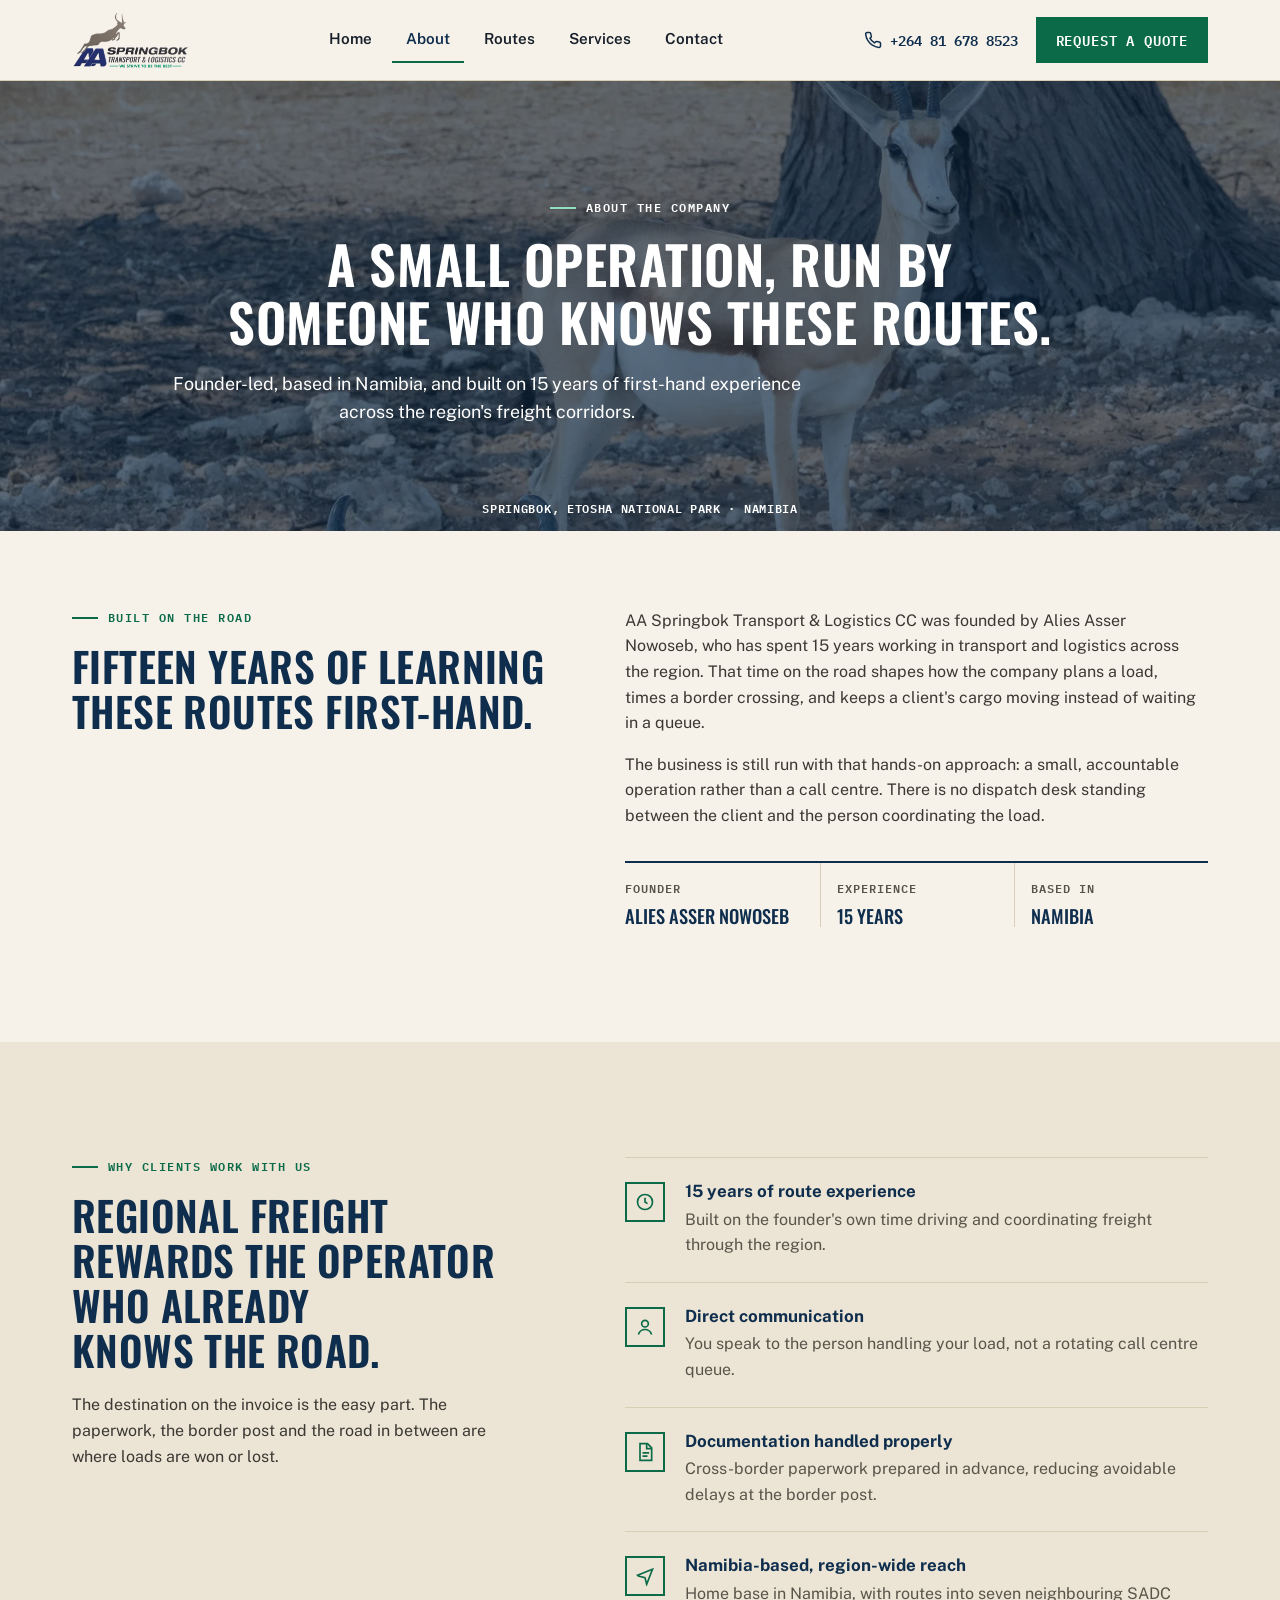
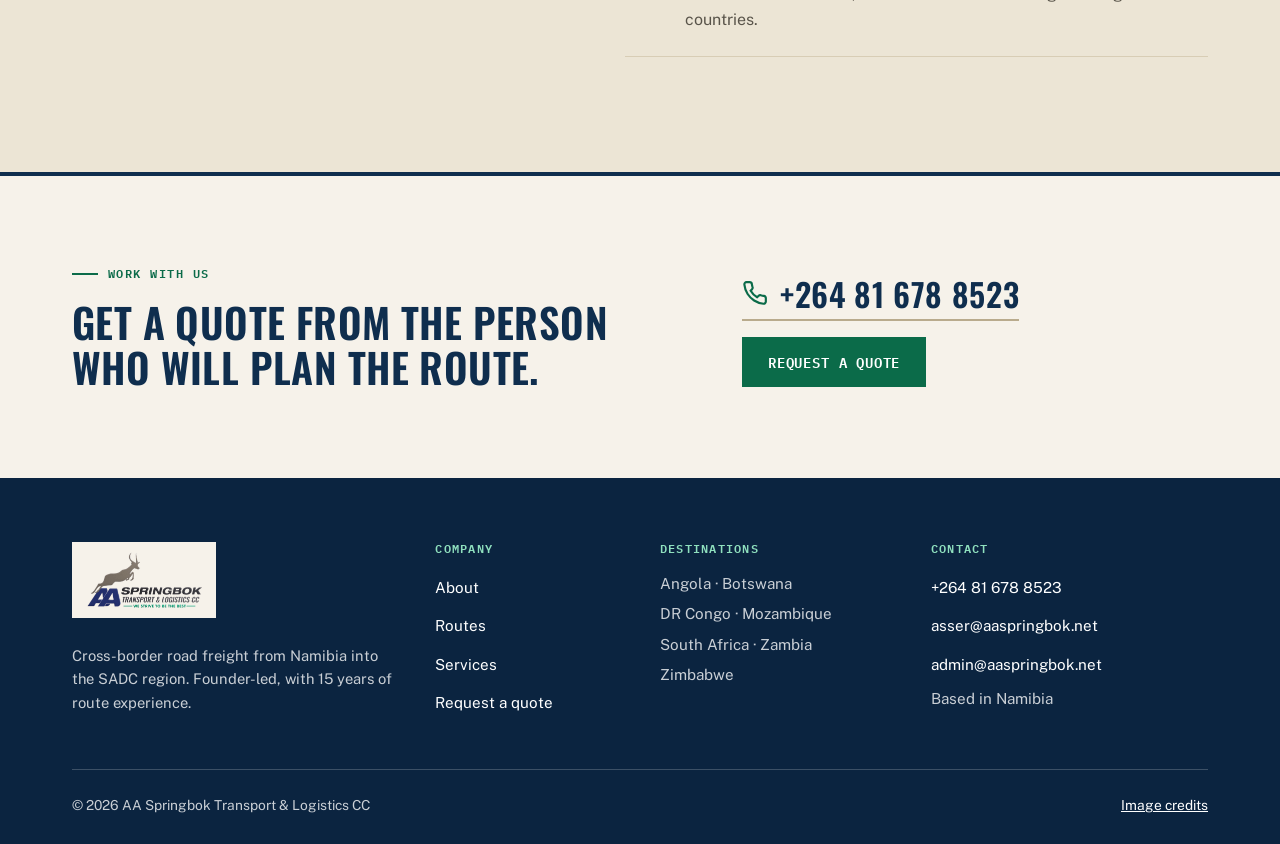
==== commit a143ace5: "feat(site): add photo heroes with centred text and home nav link Every page hero now has a full-blee" ====
--- a/about.html
+++ b/about.html
@@ -21,6 +21,7 @@
     </a>
     <nav aria-label="Main">
       <ul class="nav-links">
+        <li><a href="index.html">Home</a></li>
         <li><a href="about.html" aria-current="page">About</a></li>
         <li><a href="routes.html">Routes</a></li>
         <li><a href="services.html">Services</a></li>
@@ -39,21 +40,18 @@
 
 <main id="main">
 
-<section class="page-intro" aria-labelledby="page-title">
+<section class="page-intro text-only hero-bg hero-center on-dark" style="--scrim:rgba(11,36,64,0.64)" aria-labelledby="page-title">
+  <picture class="hero-img">
+    <img src="images/hero-about-1920.webp" srcset="images/hero-about-960.webp 960w, images/hero-about-1920.webp 1920w" sizes="100vw" width="1920" height="1080" alt="" fetchpriority="high" style="object-position:center 45%">
+  </picture>
   <div class="wrap">
     <div>
       <p class="eyebrow">About the company</p>
       <h1 id="page-title">A small operation, run by someone who knows these routes.</h1>
       <p class="lead">Founder-led, based in Namibia, and built on 15 years of first-hand experience across the region's freight corridors.</p>
     </div>
-    <figure class="photo ratio-3-2 intro-photo">
-      <img src="images/springbok-etosha-600.webp"
-           srcset="images/springbok-etosha-600.webp 600w, images/springbok-etosha-900.webp 900w"
-           sizes="(max-width: 899px) 100vw, 500px" width="900" height="1125" fetchpriority="high"
-           alt="Two springbok in Etosha National Park, one standing and one resting in the foreground">
-      <figcaption>The company's namesake &middot; Etosha, Namibia</figcaption>
-    </figure>
   </div>
+  <p class="hero-caption">Springbok, Etosha National Park &middot; Namibia</p>
 </section>
 
 <section class="section" aria-labelledby="founder-title">
--- a/styles.css
+++ b/styles.css
@@ -43,6 +43,7 @@
   --space-section:clamp(72px, 9vw, 120px);
   --wrap:1200px;
   --gutter:32px;
+  --desk-overlap:clamp(32px, 4vw, 56px);
 }
 
 *,*::before,*::after{box-sizing:border-box;}
@@ -169,15 +170,50 @@
 .nav-phone:hover{color:var(--green);}
 .nav-actions .btn{min-height:44px;padding:10px 18px;}
 
+/* ---------- PHOTO HEROES (every page) ---------- */
+/* A photo covers the whole hero; a flat navy scrim (no gradient) keeps text at AA contrast. */
+.hero-bg{position:relative;isolation:isolate;overflow:hidden;background:var(--navy-ink);color:var(--on-dark);}
+.hero-bg .hero-img{position:absolute;inset:0;z-index:-2;margin:0;}
+.hero-bg .hero-img img{width:100%;height:100%;object-fit:cover;}
+.hero-bg::before{content:"";position:absolute;inset:0;z-index:-1;background:var(--scrim, rgba(11,36,64,0.76));}
+.hero-bg.scrim-strong{--scrim:rgba(11,36,64,0.86);}
+.hero-bg h1{color:var(--on-dark);}
+.hero-bg .lead{color:var(--on-dark);}
+.hero-bg .eyebrow{color:var(--on-dark);}
+.hero-bg .eyebrow::before{background:var(--green-light);}
+.hero-caption{
+  position:absolute;right:var(--gutter);bottom:14px;margin:0;
+  font-family:var(--font-mono);font-size:0.72rem;letter-spacing:0.06em;text-transform:uppercase;color:var(--on-dark);
+}
+
 /* ---------- HOME HERO ---------- */
-.hero{padding:clamp(32px, 4vw, 56px) 0 clamp(48px, 5vw, 72px);}
-.hero .wrap{display:grid;grid-template-columns:minmax(0,1.25fr) minmax(0,1fr);gap:clamp(32px,5vw,72px);align-items:center;}
-.hero-media{position:relative;padding-bottom:150px;max-width:440px;justify-self:end;width:100%;}
-.hero-media .photo img{aspect-ratio:525/562;width:100%;height:auto;object-fit:cover;}
-.hero-media .waybill{position:absolute;left:-48px;bottom:0;width:min(360px, 90%);}
+.hero{display:flex;align-items:center;min-height:clamp(560px, 80vh, 760px);padding:clamp(48px, 6vw, 88px) 0 clamp(64px, 7vw, 96px);}
+.hero > .wrap{width:100%;}
+.hero .wrap{display:grid;grid-template-columns:minmax(0,1.4fr) minmax(0,1fr);gap:clamp(32px,5vw,72px);align-items:center;}
 .hero h1{font-size:var(--fs-display);font-weight:700;line-height:1.02;margin-bottom:24px;}
-.hero h1 em{font-style:normal;color:var(--green);}
+.hero h1 em{font-style:normal;color:var(--green-light);}
 .hero .lead{margin-bottom:32px;}
+
+/* centred hero text (all pages) */
+.hero-center{text-align:center;}
+.hero-center .wrap{grid-template-columns:minmax(0,1fr) !important;justify-items:center;}
+.hero-center .eyebrow{justify-content:center;}
+.hero-center h1{margin-left:auto;margin-right:auto;max-width:17em;}
+.hero-center .lead{margin-left:auto;margin-right:auto;}
+.hero-center .actions{justify-content:center;}
+.hero-center.page-intro{align-items:center;}
+.hero-center.routes-band .route-map{max-width:620px;margin:0 auto;}
+.hero-center.routes-band .map-note{max-width:40em;margin-left:auto;margin-right:auto;}
+.hero-center .hero-caption{left:var(--gutter);right:var(--gutter);text-align:center;}
+
+/* quote desk strip under the home hero */
+.desk-strip{padding:0 0 clamp(48px,6vw,72px);}
+.desk-strip .waybill{margin-top:calc(var(--desk-overlap) * -1);position:relative;}
+.hero:has(+ .desk-strip){padding-bottom:calc(var(--desk-overlap) + 56px);}
+.hero:has(+ .desk-strip) .hero-caption{bottom:calc(var(--desk-overlap) + 12px);}
+.waybill.horizontal dl{display:grid;grid-template-columns:repeat(3,minmax(0,1fr));}
+.waybill.horizontal .waybill-row{border-top:none;grid-template-columns:minmax(0,1fr);gap:6px;align-content:start;}
+.waybill.horizontal .waybill-row + .waybill-row{border-left:1px dashed var(--line-strong);}
 .actions{display:flex;flex-wrap:wrap;gap:14px;}
 
 /* waybill: the recurring "document" component */
@@ -293,12 +329,13 @@
 .cta-band.cta-light .cta-phone svg{color:var(--green);}
 
 /* ---------- PAGE INTRO (subpages) ---------- */
-.page-intro{padding:clamp(48px,6vw,88px) 0 clamp(40px,5vw,72px);border-bottom:1px solid var(--line);}
+.page-intro{display:flex;align-items:flex-end;min-height:clamp(340px, 50vh, 500px);padding:clamp(56px,7vw,96px) 0 clamp(56px,6vw,80px);}
+.page-intro > .wrap{width:100%;}
 .page-intro .wrap{display:grid;grid-template-columns:minmax(0,1.2fr) minmax(0,1fr);gap:clamp(32px,5vw,72px);align-items:end;}
-.page-intro .intro-photo img{aspect-ratio:3/2;object-position:center 75%;}
 .page-intro.text-only .wrap{grid-template-columns:minmax(0,1fr);}
 .page-intro + .section{padding-top:clamp(48px,6vw,80px);}
 .page-intro h1{font-size:var(--fs-h1);margin-bottom:20px;max-width:18em;}
+.page-intro .lead{max-width:36em;}
 .page-intro .lead{margin:0;}
 
 /* ---------- FEATURE LIST ---------- */
@@ -408,14 +445,12 @@
   .brand img{height:46px;}
   .nav > nav{order:3;flex-basis:calc(100% + var(--gutter) * 2);border-top:1px solid var(--line);margin:0 calc(var(--gutter) * -1);padding:0 calc(var(--gutter) - 10px);}
   .nav-links{justify-content:space-between;}
-  .nav-links a{padding:12px 10px;font-size:0.92rem;}
+  .nav-links a{padding:12px 6px;font-size:0.9rem;}
   .nav-phone{border:2px solid var(--navy);width:44px;justify-content:center;}
   .hero .wrap,.split,.routes-band .wrap,.page-intro .wrap,.two-col,.contact-grid,.cta-band .wrap{grid-template-columns:minmax(0,1fr);}
   .split.reverse > :first-child{order:0;}
-  .hero-media{padding-bottom:0;max-width:560px;}
-  .hero-media .photo img{aspect-ratio:4/3;object-position:center 30%;}
-  .hero-media .waybill{position:relative;left:auto;bottom:auto;width:auto;margin-top:-40px;margin-left:20px;box-shadow:none;}
-  .service-grid.compact{grid-template-columns:repeat(2,minmax(0,1fr));}
+  .hero{min-height:0;}
+        .service-grid.compact{grid-template-columns:repeat(2,minmax(0,1fr));}
   .photo.ratio-4-5 img{aspect-ratio:4/3;object-position:center 72%;}
   .service-grid{grid-template-columns:minmax(0,1fr);}
   .service:nth-last-child(2){border-bottom:none;}
@@ -434,10 +469,12 @@
   .form-grid{grid-template-columns:minmax(0,1fr);}
   .footer-top{grid-template-columns:minmax(0,1fr);}
   .waybill-row{grid-template-columns:minmax(0,1fr);gap:4px;}
+  .waybill.horizontal dl{grid-template-columns:minmax(0,1fr);}
+  .waybill.horizontal .waybill-row + .waybill-row{border-left:none;border-top:1px dashed var(--line-strong);}
   .actions .btn{flex:1 1 100%;}
   .service-grid.compact{grid-template-columns:minmax(0,1fr);}
-  .hero-media .waybill{margin-left:12px;}
-  .route-map .name{font-size:25px;}
+  .hero-center .eyebrow::before{display:none;}
+    .route-map .name{font-size:25px;}
   .route-map .name.home{font-size:27px;}
   .route-map .minor-name{font-size:18px;}
   .route-table{min-width:0;}
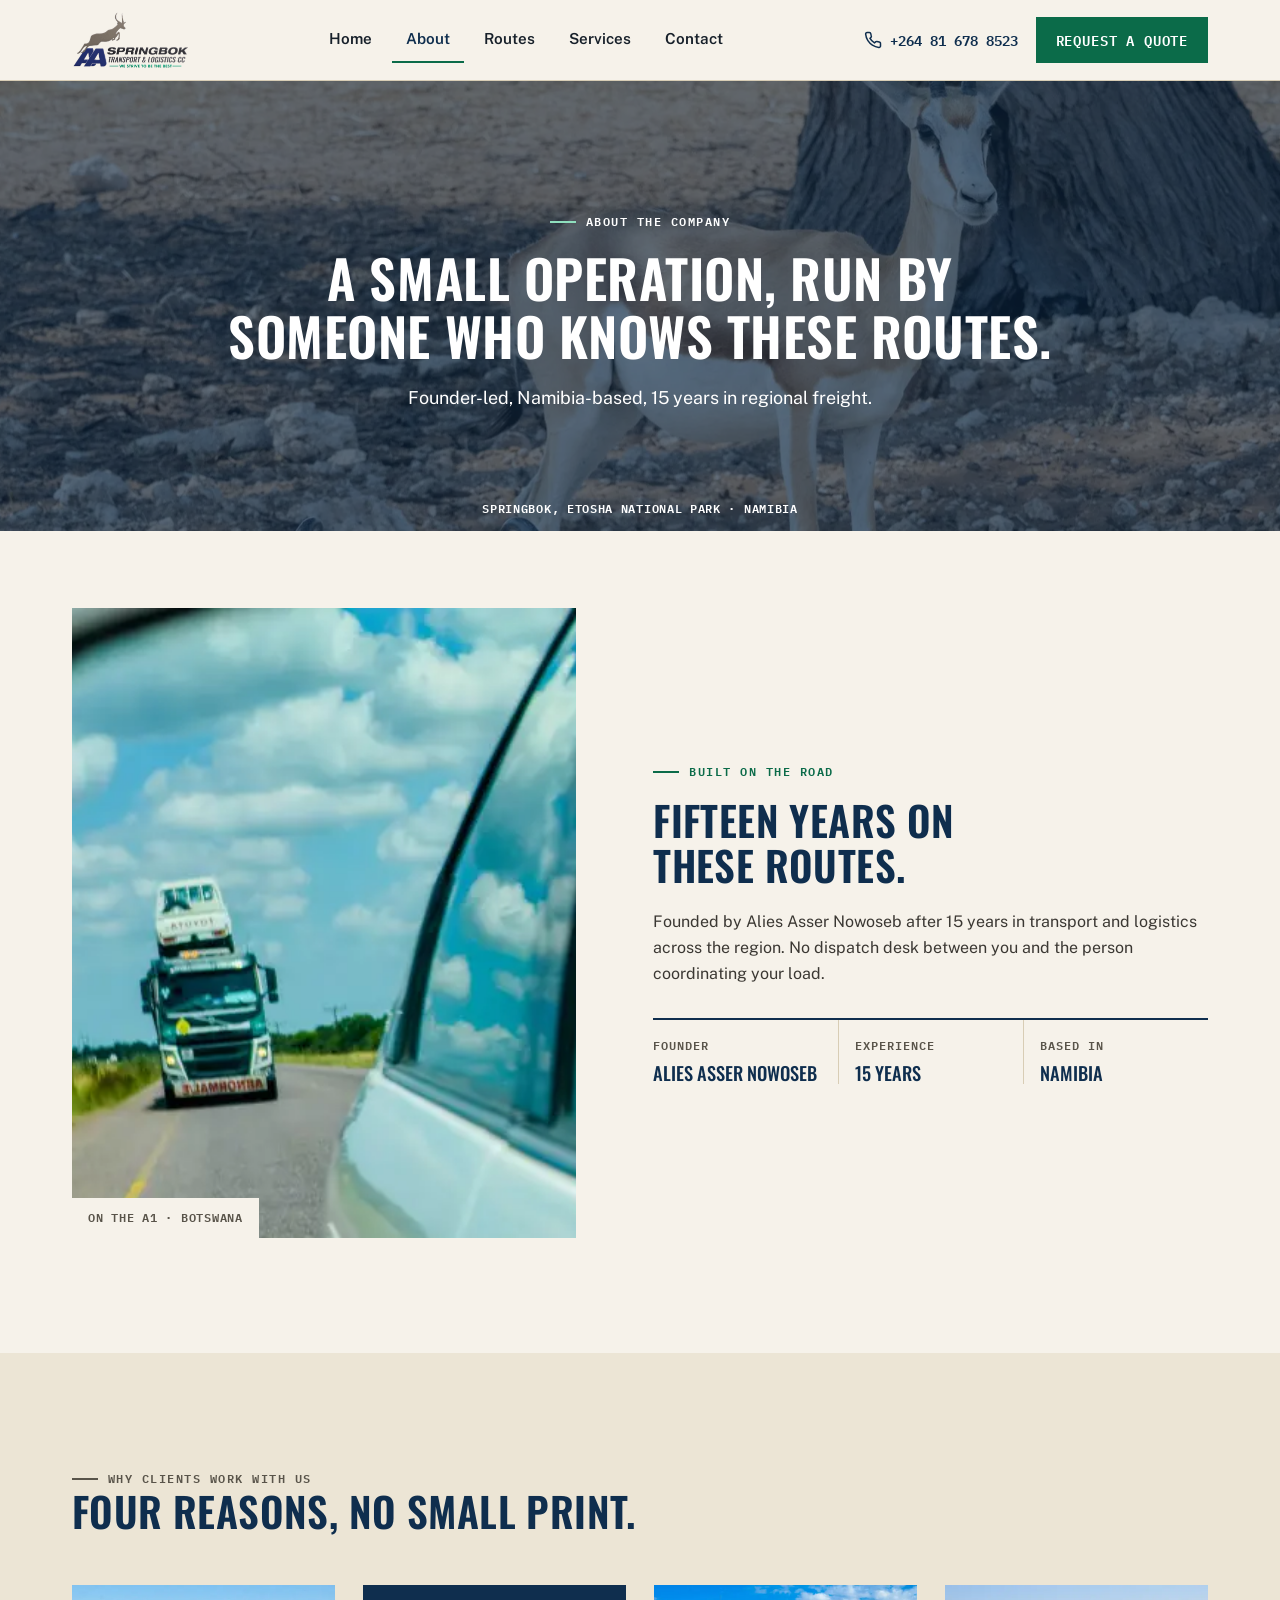
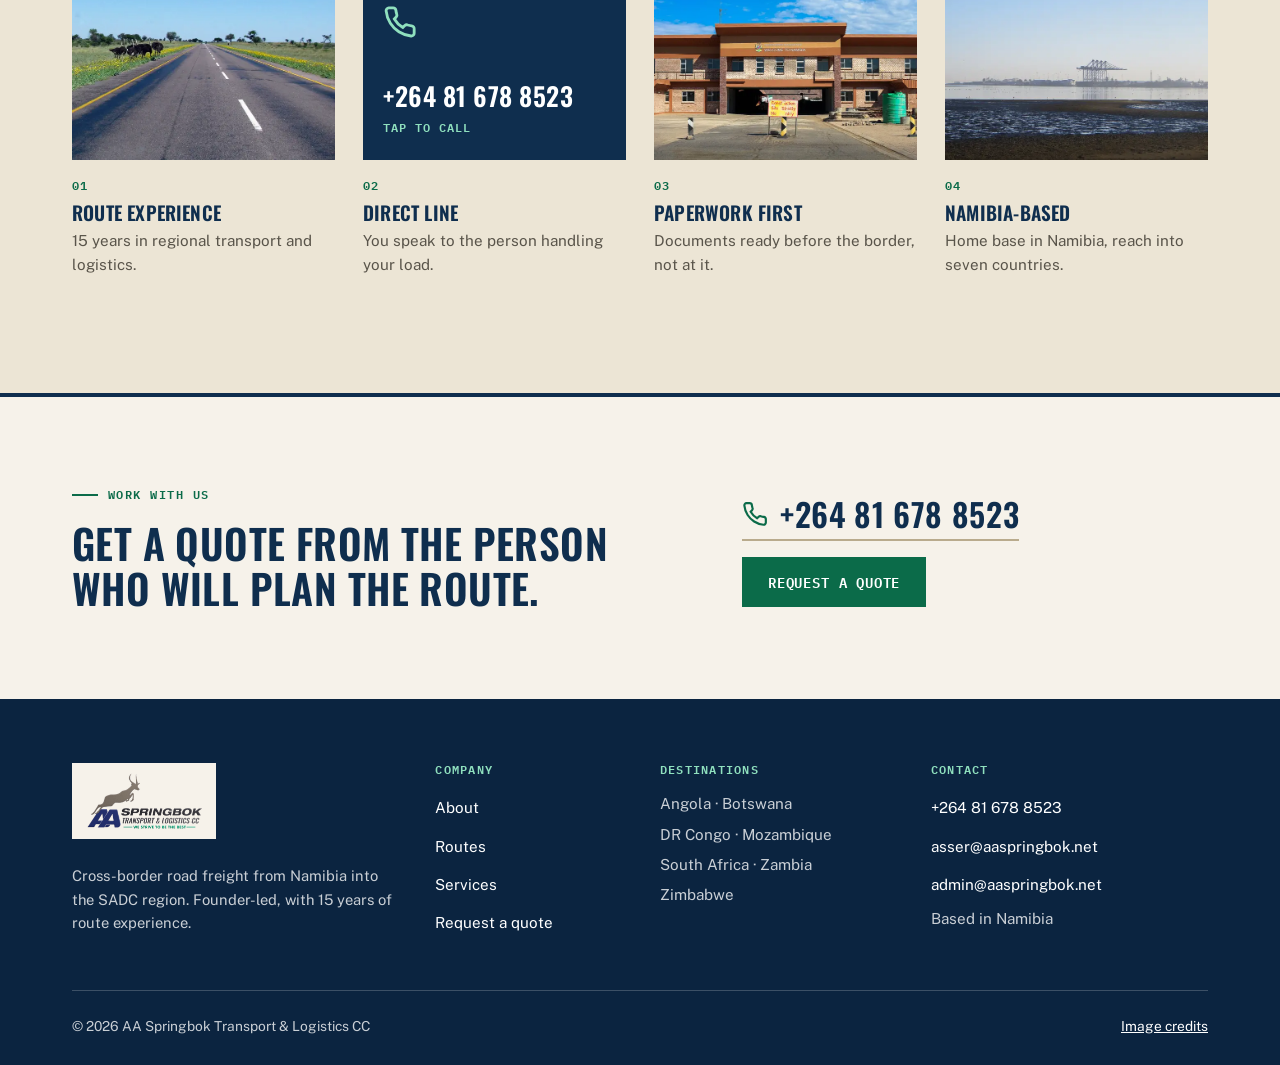
==== commit f338bbcf: "feat(site): add corridor photography, scroll motion and shorter copy Add ten Wikimedia Commons photo" ====
--- a/about.html
+++ b/about.html
@@ -10,6 +10,7 @@
 <link rel="preload" href="fonts/oswald.woff2" as="font" type="font/woff2" crossorigin>
 <link rel="preload" href="fonts/public-sans.woff2" as="font" type="font/woff2" crossorigin>
 <link rel="stylesheet" href="styles.css">
+<script>document.documentElement.classList.add('js');</script>
 </head>
 <body>
 <a class="skip-link" href="#main">Skip to content</a>
@@ -48,21 +49,22 @@
     <div>
       <p class="eyebrow">About the company</p>
       <h1 id="page-title">A small operation, run by someone who knows these routes.</h1>
-      <p class="lead">Founder-led, based in Namibia, and built on 15 years of first-hand experience across the region's freight corridors.</p>
+      <p class="lead">Founder-led, Namibia-based, 15 years in regional freight.</p>
     </div>
   </div>
   <p class="hero-caption">Springbok, Etosha National Park &middot; Namibia</p>
 </section>
 
 <section class="section" aria-labelledby="founder-title">
-  <div class="wrap two-col">
-    <div>
+  <div class="wrap split">
+    <figure class="photo ratio-4-5 reveal">
+      <img src="images/truck-mirror-640.webp" srcset="images/truck-mirror-640.webp 640w, images/truck-mirror-1200.webp 1200w" sizes="(max-width: 899px) 100vw, 520px" width="1200" height="800" loading="lazy" alt="A heavy truck seen in a car side mirror on a highway in Botswana" style="object-position:18% center">
+      <figcaption>On the A1 &middot; Botswana</figcaption>
+    </figure>
+    <div class="prose reveal" style="--d:120ms">
       <p class="eyebrow">Built on the road</p>
-      <h2 id="founder-title">Fifteen years of learning these routes first-hand.</h2>
-    </div>
-    <div class="prose">
-      <p>AA Springbok Transport &amp; Logistics CC was founded by Alies Asser Nowoseb, who has spent 15 years working in transport and logistics across the region. That time on the road shapes how the company plans a load, times a border crossing, and keeps a client's cargo moving instead of waiting in a queue.</p>
-      <p>The business is still run with that hands-on approach: a small, accountable operation rather than a call centre. There is no dispatch desk standing between the client and the person coordinating the load.</p>
+      <h2 id="founder-title">Fifteen years on these routes.</h2>
+      <p>Founded by Alies Asser Nowoseb after 15 years in transport and logistics across the region. No dispatch desk between you and the person coordinating your load.</p>
       <dl class="facts">
         <div><dt>Founder</dt><dd>Alies Asser Nowoseb</dd></div>
         <div><dt>Experience</dt><dd>15 years</dd></div>
@@ -73,35 +75,36 @@
 </section>
 
 <section class="section band-sand2" aria-labelledby="why-title">
-  <div class="wrap two-col">
-    <div>
-      <p class="eyebrow">Why clients work with us</p>
-      <h2 id="why-title">Regional freight rewards the operator who already knows the road.</h2>
-      <p>The destination on the invoice is the easy part. The paperwork, the border post and the road in between are where loads are won or lost.</p>
+  <div class="wrap">
+    <div class="section-head reveal">
+      <div>
+        <p class="eyebrow">Why clients work with us</p>
+        <h2 id="why-title">Four reasons, no small print.</h2>
+      </div>
     </div>
-    <ul class="feature-list">
-      <li class="feature">
-        <span class="icn"><svg viewBox="0 0 24 24" fill="none" stroke="currentColor" stroke-width="2" aria-hidden="true"><circle cx="12" cy="12" r="9"/><path d="M12 7v5l3 2"/></svg></span>
-        <div><h3>15 years of route experience</h3><p>Built on the founder's own time driving and coordinating freight through the region.</p></div>
+    <ul class="media-cards">
+      <li class="media-card reveal">
+        <figure><img src="images/tkh-ostrich-640.webp" srcset="images/tkh-ostrich-640.webp 640w, images/tkh-ostrich-1200.webp 1200w" sizes="(max-width: 600px) 100vw, (max-width: 1080px) 50vw, 280px" width="1200" height="800" loading="lazy" alt="Ostriches beside the Trans-Kalahari Highway"></figure>
+        <span class="num">01</span><h3>Route experience</h3><p>15 years in regional transport and logistics.</p>
       </li>
-      <li class="feature">
-        <span class="icn"><svg viewBox="0 0 24 24" fill="none" stroke="currentColor" stroke-width="2" aria-hidden="true"><circle cx="12" cy="8" r="4"/><path d="M4 21c1.5-4 4.5-6 8-6s6.5 2 8 6"/></svg></span>
-        <div><h3>Direct communication</h3><p>You speak to the person handling your load, not a rotating call centre queue.</p></div>
+      <li class="media-card reveal" style="--d:100ms">
+        <a class="call-tile" href="tel:+264816788523"><svg viewBox="0 0 24 24" fill="none" stroke="currentColor" stroke-width="2" aria-hidden="true"><path d="M22 16.9v3a2 2 0 01-2.2 2 19.8 19.8 0 01-8.6-3 19.5 19.5 0 01-6-6 19.8 19.8 0 01-3-8.7A2 2 0 014.1 2h3a2 2 0 012 1.7c.1.9.3 1.8.6 2.7a2 2 0 01-.4 2.1L8 9.9a16 16 0 006 6l1.4-1.4a2 2 0 012.1-.4c.9.3 1.8.5 2.7.6a2 2 0 011.8 2.2z"/></svg><span><span class="call-number">+264 81 678 8523</span><br><span class="call-hint">Tap to call</span></span></a>
+        <span class="num">02</span><h3>Direct line</h3><p>You speak to the person handling your load.</p>
       </li>
-      <li class="feature">
-        <span class="icn"><svg viewBox="0 0 24 24" fill="none" stroke="currentColor" stroke-width="2" aria-hidden="true"><path d="M6 2h9l5 5v15H6z"/><path d="M14 2v6h6M9 13h8M9 17h6"/></svg></span>
-        <div><h3>Documentation handled properly</h3><p>Cross-border paperwork prepared in advance, reducing avoidable delays at the border post.</p></div>
+      <li class="media-card reveal" style="--d:200ms">
+        <figure><img src="images/noordoewer-post-640.webp" srcset="images/noordoewer-post-640.webp 640w, images/noordoewer-post-1200.webp 1200w" sizes="(max-width: 600px) 100vw, (max-width: 1080px) 50vw, 280px" width="1200" height="800" loading="lazy" alt="Noordoewer border post building on the Namibia and South Africa border"></figure>
+        <span class="num">03</span><h3>Paperwork first</h3><p>Documents ready before the border, not at it.</p>
       </li>
-      <li class="feature">
-        <span class="icn"><svg viewBox="0 0 24 24" fill="none" stroke="currentColor" stroke-width="2" aria-hidden="true"><path d="M3 11l18-7-7 18-2-8-8-2z"/></svg></span>
-        <div><h3>Namibia-based, region-wide reach</h3><p>Home base in Namibia, with routes into seven neighbouring SADC countries.</p></div>
+      <li class="media-card reveal" style="--d:300ms">
+        <figure><img src="images/walvis-cranes-640.webp" srcset="images/walvis-cranes-640.webp 640w, images/walvis-cranes-1200.webp 1200w" sizes="(max-width: 600px) 100vw, (max-width: 1080px) 50vw, 280px" width="1200" height="800" loading="lazy" alt="Container cranes at the Port of Walvis Bay seen across the lagoon"></figure>
+        <span class="num">04</span><h3>Namibia-based</h3><p>Home base in Namibia, reach into seven countries.</p>
       </li>
     </ul>
   </div>
 </section>
 
 <section class="cta-band cta-light" aria-labelledby="cta-title">
-  <div class="wrap">
+  <div class="wrap reveal">
     <div>
       <p class="eyebrow">Work with us</p>
       <h2 id="cta-title">Get a quote from the person who will plan the route.</h2>
@@ -159,6 +162,7 @@
     </div>
   </div>
 </footer>
+<script src="site.js" defer></script>
 
 </body>
 </html>
--- a/styles.css
+++ b/styles.css
@@ -202,6 +202,7 @@
 .hero-center .lead{margin-left:auto;margin-right:auto;}
 .hero-center .actions{justify-content:center;}
 .hero-center.page-intro{align-items:center;}
+.hero-center.page-intro .lead{margin:0 auto;}
 .hero-center.routes-band .route-map{max-width:620px;margin:0 auto;}
 .hero-center.routes-band .map-note{max-width:40em;margin-left:auto;margin-right:auto;}
 .hero-center .hero-caption{left:var(--gutter);right:var(--gutter);text-align:center;}
@@ -489,3 +490,101 @@
   .brand img{height:40px;}
   .nav-actions{gap:10px;}
 }
+
+/* ---------- IMAGE-LED COMPONENTS ---------- */
+.media-cards{list-style:none;margin:0;padding:0;display:grid;grid-template-columns:repeat(4,minmax(0,1fr));gap:28px;}
+.media-card figure{margin:0 0 16px;overflow:hidden;aspect-ratio:3/2;background:var(--sand-2);}
+.media-card img{width:100%;height:100%;object-fit:cover;transition:transform .6s cubic-bezier(.2,.7,.2,1);}
+.media-card:hover img{transform:scale(1.06);}
+.media-card .num{font-family:var(--font-mono);font-size:var(--fs-label);font-weight:600;letter-spacing:0.08em;color:var(--green);display:block;margin-bottom:6px;}
+.media-card h3{font-size:var(--fs-h3);margin-bottom:6px;}
+.media-card p{color:var(--text-soft);margin:0;font-size:0.95rem;}
+
+.call-tile{
+  display:flex;flex-direction:column;justify-content:space-between;gap:12px;
+  aspect-ratio:3/2;margin:0 0 16px;padding:20px;
+  background:var(--navy-deep);color:var(--on-dark);text-decoration:none;
+  transition:background-color .2s ease;
+}
+.call-tile:hover{background:var(--green-deep);}
+.call-tile svg{width:34px;height:34px;color:var(--green-light);}
+.call-tile .call-number{font-family:var(--font-display);font-size:clamp(1.3rem,2vw,1.6rem);font-weight:600;letter-spacing:0.02em;line-height:1.1;}
+.call-tile .call-hint{font-family:var(--font-mono);font-size:var(--fs-label);letter-spacing:0.08em;text-transform:uppercase;color:var(--green-light);}
+
+.zigzag{display:flex;flex-direction:column;gap:clamp(48px,7vw,96px);}
+.zz-row{display:grid;grid-template-columns:minmax(0,1.1fr) minmax(0,1fr);gap:clamp(28px,5vw,72px);align-items:center;}
+.zz-row:nth-child(even) > :first-child{order:2;}
+.zz-row figure,.zz-row .call-tile{margin:0;overflow:hidden;aspect-ratio:3/2;}
+.zz-row figure img{width:100%;height:100%;object-fit:cover;transition:transform .6s cubic-bezier(.2,.7,.2,1);}
+.zz-row:hover figure img{transform:scale(1.04);}
+.zz-row .call-tile{padding:clamp(24px,4vw,40px);}
+.zz-row .call-tile .call-number{font-size:clamp(1.8rem,3.4vw,2.6rem);}
+.zz-row .num{font-family:var(--font-mono);font-size:var(--fs-label);font-weight:600;letter-spacing:0.1em;color:var(--green);display:block;margin-bottom:10px;text-transform:uppercase;}
+.zz-row h3{font-size:clamp(1.5rem,2.6vw,2.1rem);margin-bottom:12px;}
+.zz-row p{color:var(--text-body);font-size:1.05rem;max-width:26em;}
+.tags{list-style:none;margin:16px 0 0;padding:0;display:flex;flex-wrap:wrap;gap:8px;}
+.tags li{font-family:var(--font-mono);font-size:var(--fs-label);font-weight:600;letter-spacing:0.06em;text-transform:uppercase;color:var(--navy-deep);border:1px solid var(--line-strong);padding:6px 10px;}
+
+.gallery{display:grid;grid-template-columns:repeat(3,minmax(0,1fr));gap:20px;}
+.gallery figure{position:relative;margin:0;overflow:hidden;aspect-ratio:4/5;}
+.gallery img{width:100%;height:100%;object-fit:cover;transition:transform .7s cubic-bezier(.2,.7,.2,1);}
+.gallery figure:hover img{transform:scale(1.06);}
+.gallery figcaption{position:absolute;left:0;right:0;bottom:0;padding:18px 20px;background:var(--navy-deep);color:var(--on-dark);}
+.gallery figcaption b{display:block;font-family:var(--font-display);font-weight:600;font-size:1.15rem;text-transform:uppercase;letter-spacing:0.02em;}
+.gallery figcaption span{font-size:0.9rem;color:var(--on-dark-soft);}
+
+@media (max-width: 1080px){
+  .media-cards{grid-template-columns:repeat(2,minmax(0,1fr));}
+}
+@media (max-width: 899px){
+  .zz-row{grid-template-columns:minmax(0,1fr);}
+  .zz-row:nth-child(even) > :first-child{order:0;}
+  .gallery{grid-template-columns:minmax(0,1fr) minmax(0,1fr);}
+  .gallery figure:last-child{grid-column:1 / -1;aspect-ratio:16/9;}
+}
+@media (max-width: 600px){
+  .media-cards{grid-template-columns:minmax(0,1fr);}
+  .gallery{grid-template-columns:minmax(0,1fr);}
+  .gallery figure,.gallery figure:last-child{aspect-ratio:4/3;}
+}
+
+/* ---------- MOTION ----------
+   Everything here is progressive: without JS (no .js class) nothing is hidden,
+   and prefers-reduced-motion switches it all off (see the reset near the top). */
+@keyframes hero-zoom{from{transform:scale(1.02);}to{transform:scale(1.12);}}
+@keyframes rise{from{opacity:0;transform:translateY(18px);}to{opacity:1;transform:none;}}
+@keyframes lift{from{transform:translateY(22px);}to{transform:none;}}
+@keyframes hub-pulse{0%{r:10;opacity:0.9;}100%{r:30;opacity:0;}}
+
+.hero-bg .hero-img img{animation:hero-zoom 22s ease-out both;}
+.hero-bg h1{animation:lift .8s cubic-bezier(.2,.7,.2,1) both;}
+.hero-bg .eyebrow{animation:rise .7s .05s cubic-bezier(.2,.7,.2,1) both;}
+.hero-bg .lead{animation:rise .8s .2s cubic-bezier(.2,.7,.2,1) both;}
+.hero-bg .actions{animation:rise .8s .35s cubic-bezier(.2,.7,.2,1) both;}
+.hero-bg .hero-caption{animation:rise .8s .6s ease both;}
+
+.js .reveal{opacity:0;transform:translateY(28px);transition:opacity .75s ease, transform .75s cubic-bezier(.2,.7,.2,1);transition-delay:var(--d, 0ms);}
+.js .reveal.is-visible{opacity:1;transform:none;}
+
+.text-link svg{transition:transform .2s ease;}
+.text-link:hover svg{transform:translateX(4px);}
+.btn{transition:background-color .15s ease, color .15s ease, border-color .15s ease, transform .15s ease;}
+.btn:hover{transform:translateY(-2px);}
+
+.route-map .hub-pulse{fill:none;stroke:var(--green-light);stroke-width:1.5;opacity:0;}
+.js .route-map .corridor path{stroke-dasharray:1;stroke-dashoffset:1;transition:stroke-dashoffset 1.6s cubic-bezier(.4,0,.2,1);}
+.js .route-map .corridor path:nth-child(2){transition-delay:.25s;}
+.js .route-map .corridor path:nth-child(3){transition-delay:.45s;}
+.js .route-map .corridor path:nth-child(4){transition-delay:.65s;}
+.js .route-map .corridor path:nth-child(5){transition-delay:.85s;}
+.js .route-map .node,.js .route-map .name,.js .route-map .minor-name,.js .route-map .corridor.minor,.js .route-map .port{opacity:0;transition:opacity .6s ease 1.4s;}
+.js .route-map.is-visible .corridor path{stroke-dashoffset:0;}
+.js .route-map.is-visible .node,.js .route-map.is-visible .name,.js .route-map.is-visible .minor-name,.js .route-map.is-visible .corridor.minor,.js .route-map.is-visible .port{opacity:1;}
+.js .route-map.is-visible .hub-pulse{animation:hub-pulse 2.4s 2s ease-out infinite;}
+
+@media (prefers-reduced-motion: reduce){
+  .js .reveal{opacity:1;transform:none;}
+  .js .route-map .corridor path{stroke-dashoffset:0;}
+  .js .route-map .node,.js .route-map .name,.js .route-map .minor-name,.js .route-map .corridor.minor,.js .route-map .port{opacity:1;}
+  .media-card:hover img,.zz-row:hover figure img,.gallery figure:hover img,.btn:hover{transform:none;}
+}
